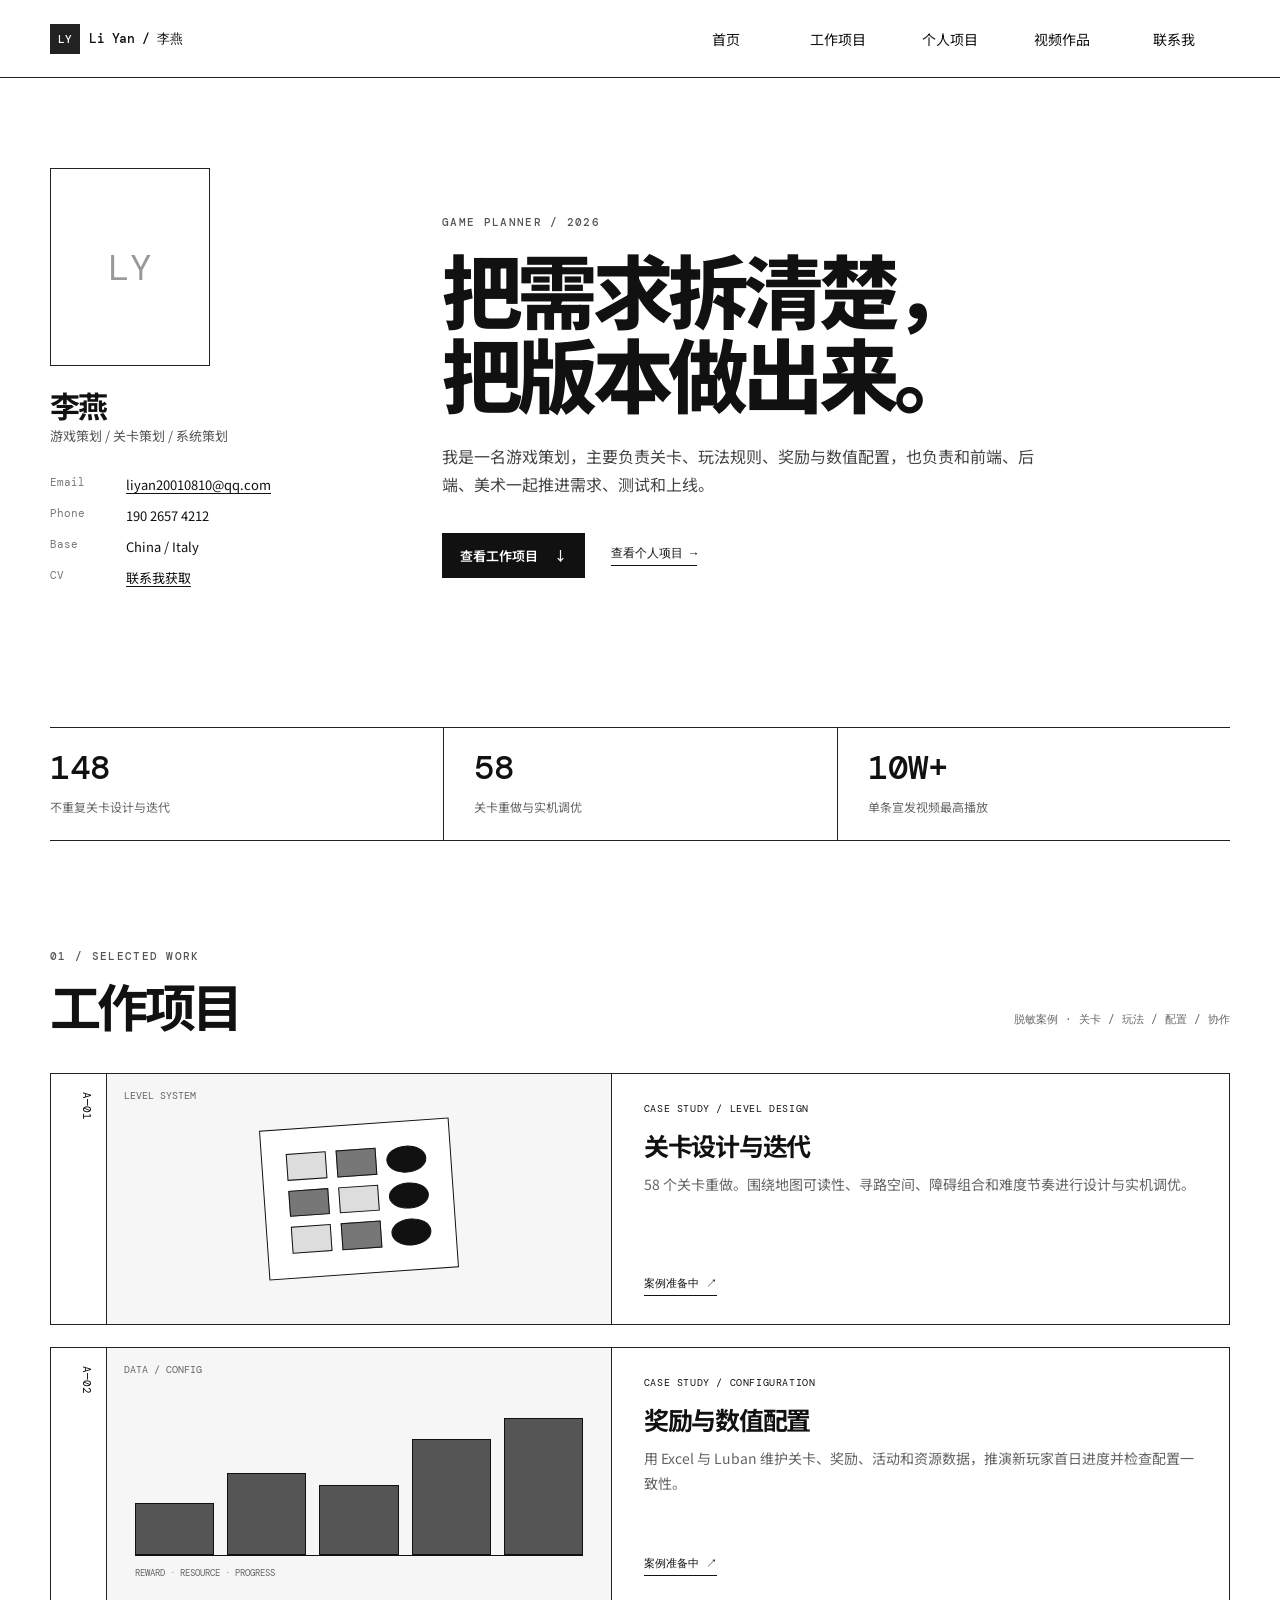
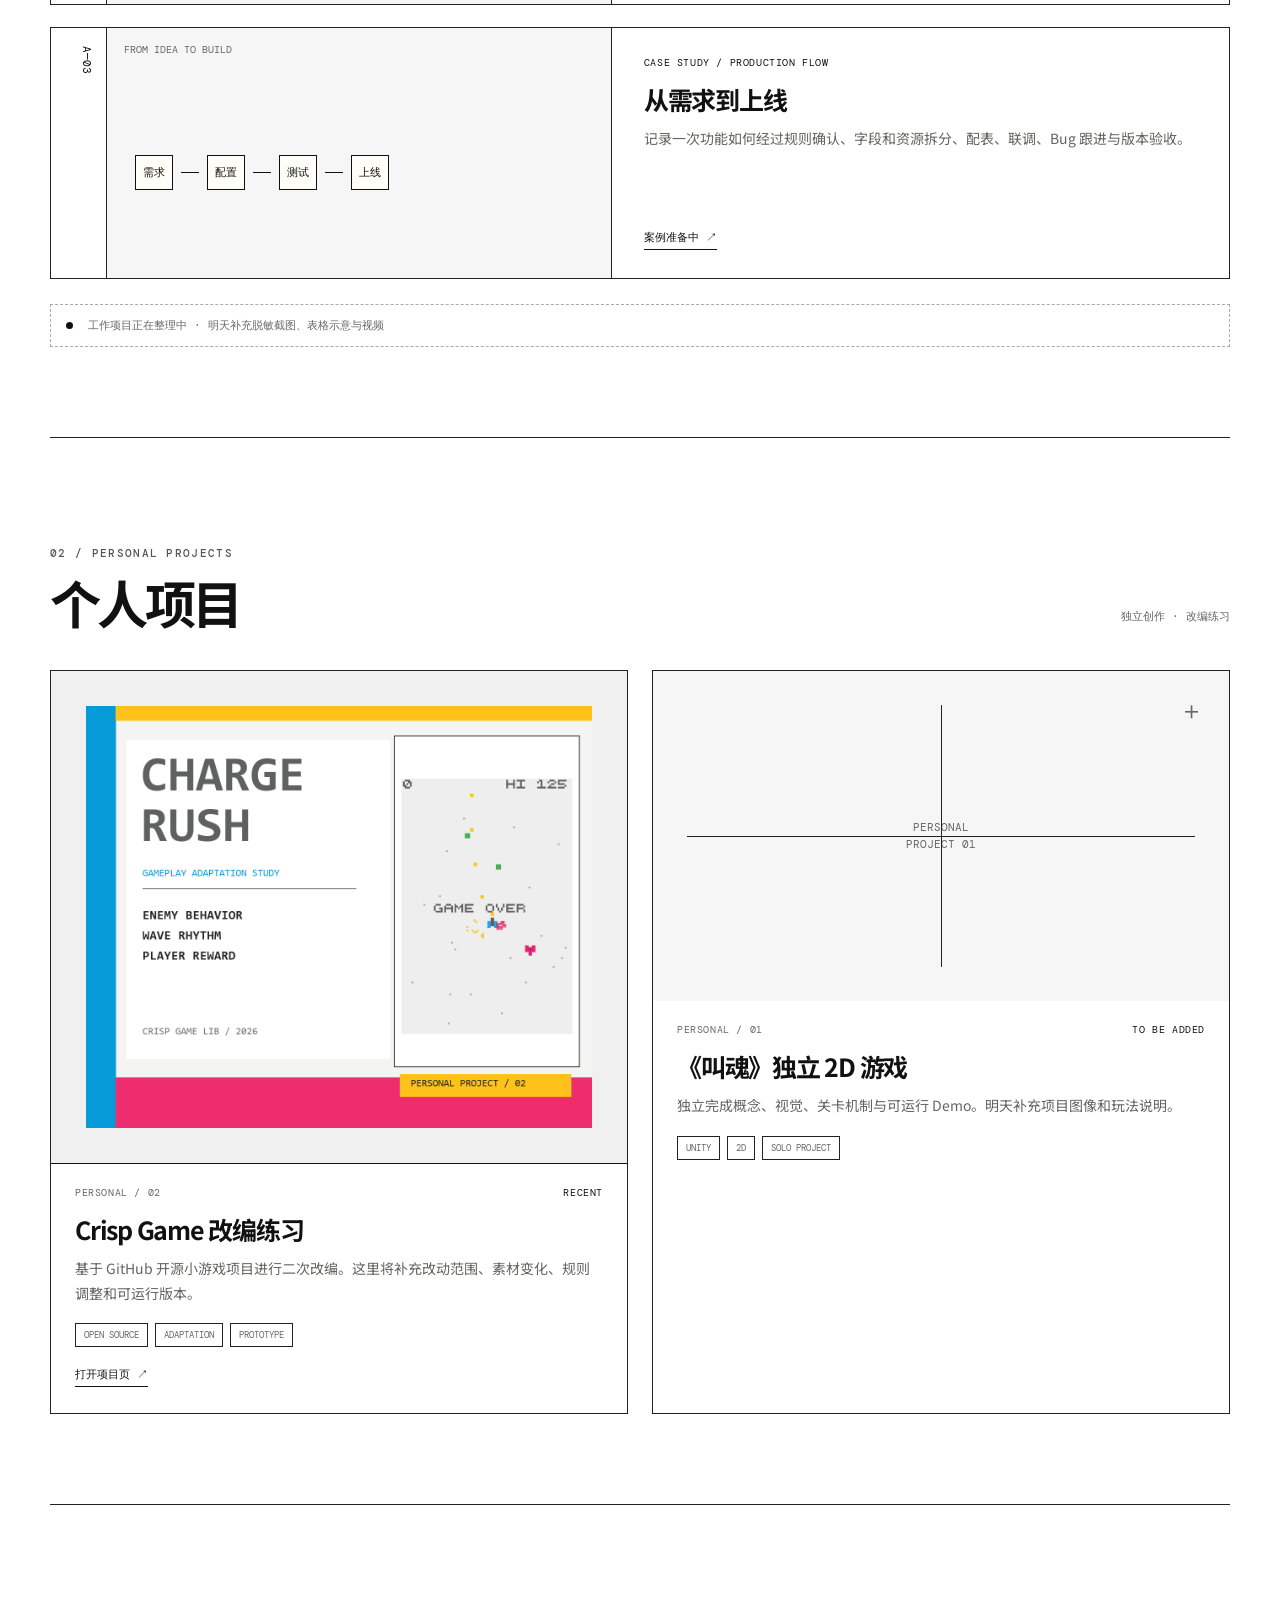
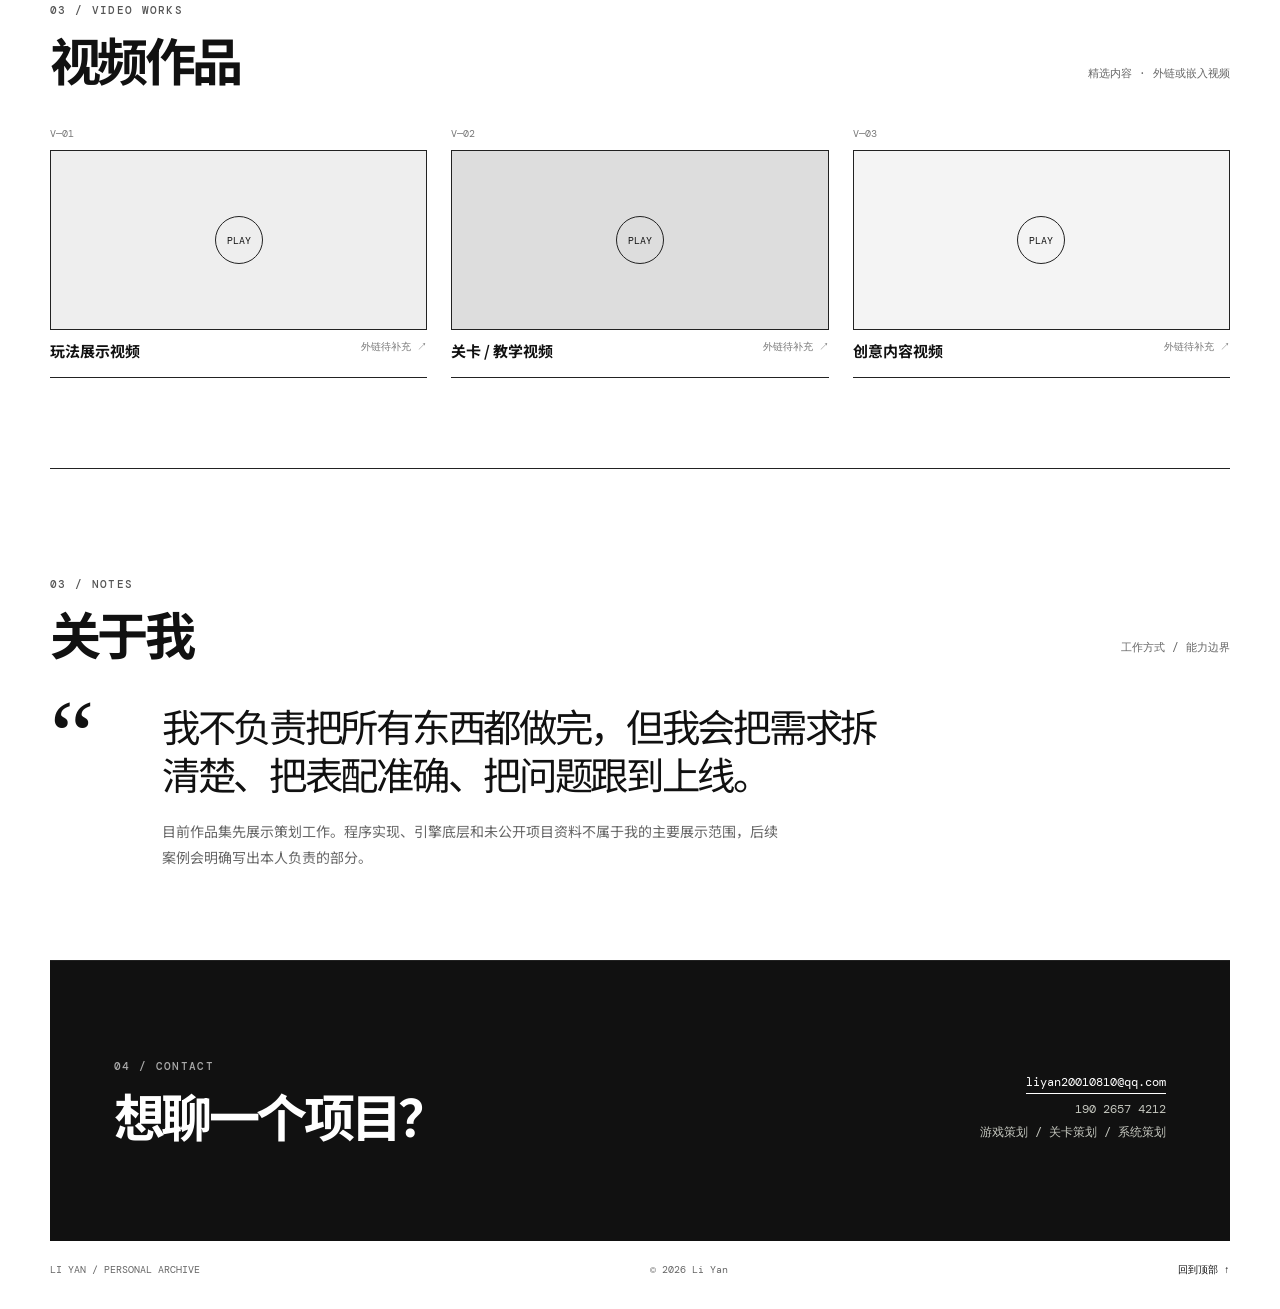
==== index.html @ 154e2492 "Publish portfolio site" ====
<!doctype html>
<html lang="zh-CN">
  <head>
    <meta charset="UTF-8" />
    <meta name="viewport" content="width=device-width, initial-scale=1.0" />
    <meta name="description" content="李燕的游戏策划作品集：关卡设计、系统与数值配置、版本协作与个人项目。" />
    <title>Li Yan / 李燕 - 游戏策划作品集</title>
    <link rel="preconnect" href="https://fonts.googleapis.com" />
    <link rel="preconnect" href="https://fonts.gstatic.com" crossorigin />
    <link href="https://fonts.googleapis.com/css2?family=DM+Mono:wght@400;500&family=IBM+Plex+Mono:wght@400;500&family=Noto+Sans+SC:wght@400;500;600;700;800&display=swap" rel="stylesheet" />
    <link rel="stylesheet" href="./styles.css" />
  </head>
  <body>
    <header class="site-header">
      <a class="brand" href="#top" aria-label="回到首页">
        <span class="brand-mark">LY</span>
        <span class="brand-text">Li Yan / 李燕</span>
      </a>
      <nav class="main-nav" aria-label="主导航">
        <a class="nav-link active" href="#top">首页</a>
        <a class="nav-link" href="#work">工作项目</a>
        <a class="nav-link" href="#personal">个人项目</a>
        <a class="nav-link" href="#videos">视频作品</a>
        <a class="nav-link" href="#contact">联系我</a>
      </nav>
      <div class="header-meta">PORTFOLIO / 2026</div>
    </header>

    <main id="top" class="site-shell">
      <section class="intro-block section-anchor" aria-labelledby="intro-title">
        <aside class="profile-column">
          <div class="portrait-placeholder" aria-label="个人照片占位">LY</div>
          <h2 class="profile-name">李燕</h2>
          <p class="profile-role">游戏策划 / 关卡策划 / 系统策划</p>
          <dl class="contact-list">
            <div><dt>Email</dt><dd><a href="mailto:liyan20010810@qq.com">liyan20010810@qq.com</a></dd></div>
            <div><dt>Phone</dt><dd>190 2657 4212</dd></div>
            <div><dt>Base</dt><dd>China / Italy</dd></div>
            <div><dt>CV</dt><dd><a href="#contact">联系我获取</a></dd></div>
          </dl>
        </aside>
        <div class="intro-copy">
          <p class="eyebrow">GAME PLANNER / 2026</p>
          <h1 id="intro-title">把需求拆清楚，<br /><em>把版本做出来。</em></h1>
          <p class="intro-lede">我是一名游戏策划，主要负责关卡、玩法规则、奖励与数值配置，也负责和前端、后端、美术一起推进需求、测试和上线。</p>
          <div class="intro-actions"><a class="button button-dark" href="#work">查看工作项目 <span>↓</span></a><a class="text-link" href="#personal">查看个人项目 <span>→</span></a></div>
        </div>
      </section>

      <section class="signal-row" aria-label="工作概览">
        <div class="signal-item"><strong>148</strong><span>不重复关卡设计与迭代</span></div>
        <div class="signal-item"><strong>58</strong><span>关卡重做与实机调优</span></div>
        <div class="signal-item"><strong>10W+</strong><span>单条宣发视频最高播放</span></div>
      </section>

      <section id="work" class="content-section section-anchor" aria-labelledby="work-title">
        <div class="section-heading">
          <div><p class="eyebrow">01 / SELECTED WORK</p><h2 id="work-title">工作项目</h2></div>
          <p class="section-note">脱敏案例 · 关卡 / 玩法 / 配置 / 协作</p>
        </div>
        <div class="archive-list">
          <article class="archive-card archive-card-featured">
            <div class="card-index">A—01</div>
            <div class="archive-visual visual-levels"><span class="visual-label">LEVEL SYSTEM</span><div class="level-map"><i></i><i></i><i></i><i></i><i></i><i></i><i></i><i></i><i></i></div></div>
            <div class="card-copy"><p class="card-type">CASE STUDY / LEVEL DESIGN</p><h3>关卡设计与迭代</h3><p>58 个关卡重做。围绕地图可读性、寻路空间、障碍组合和难度节奏进行设计与实机调优。</p><a href="#work-note" class="card-link">案例准备中 <span>↗</span></a></div>
          </article>
          <article class="archive-card">
            <div class="card-index">A—02</div>
            <div class="archive-visual visual-data"><span class="visual-label">DATA / CONFIG</span><div class="data-bars"><i></i><i></i><i></i><i></i><i></i></div><div class="data-axis">REWARD · RESOURCE · PROGRESS</div></div>
            <div class="card-copy"><p class="card-type">CASE STUDY / CONFIGURATION</p><h3>奖励与数值配置</h3><p>用 Excel 与 Luban 维护关卡、奖励、活动和资源数据，推演新玩家首日进度并检查配置一致性。</p><a href="#work-note" class="card-link">案例准备中 <span>↗</span></a></div>
          </article>
          <article class="archive-card">
            <div class="card-index">A—03</div>
            <div class="archive-visual visual-flow"><span class="visual-label">FROM IDEA TO BUILD</span><div class="flow-line"><b>需求</b><i></i><b>配置</b><i></i><b>测试</b><i></i><b>上线</b></div></div>
            <div class="card-copy"><p class="card-type">CASE STUDY / PRODUCTION FLOW</p><h3>从需求到上线</h3><p>记录一次功能如何经过规则确认、字段和资源拆分、配表、联调、Bug 跟进与版本验收。</p><a href="#work-note" class="card-link">案例准备中 <span>↗</span></a></div>
          </article>
        </div>
        <div id="work-note" class="pending-note"><span class="pending-dot"></span> 工作项目正在整理中 · 明天补充脱敏截图、表格示意与视频</div>
      </section>

      <section id="personal" class="content-section section-anchor" aria-labelledby="personal-title">
        <div class="section-heading">
          <div><p class="eyebrow">02 / PERSONAL PROJECTS</p><h2 id="personal-title">个人项目</h2></div>
          <p class="section-note">独立创作 · 改编练习</p>
        </div>
        <div class="personal-grid">
          <article class="personal-card crisp-card">
            <div class="personal-image crisp-visual"><img class="crisp-cover" src="./media/crisp/crisp-cover.png" alt="CHARGE RUSH 改编项目封面" /></div>
            <div class="personal-body"><div class="project-meta"><span>PERSONAL / 02</span><span>RECENT</span></div><h3>Crisp Game 改编练习</h3><p>基于 GitHub 开源小游戏项目进行二次改编。这里将补充改动范围、素材变化、规则调整和可运行版本。</p><div class="tag-row"><span>OPEN SOURCE</span><span>ADAPTATION</span><span>PROTOTYPE</span></div><a class="card-link project-open" href="./crisp.html">打开项目页 <span>↗</span></a></div>
          </article>
          <article class="personal-card ghost-card">
            <div class="ghost-image"><span>PERSONAL<br />PROJECT 01</span><span class="ghost-plus">＋</span></div>
            <div class="personal-body"><div class="project-meta"><span>PERSONAL / 01</span><span>TO BE ADDED</span></div><h3>《叫魂》独立 2D 游戏</h3><p>独立完成概念、视觉、关卡机制与可运行 Demo。明天补充项目图像和玩法说明。</p><div class="tag-row"><span>UNITY</span><span>2D</span><span>SOLO PROJECT</span></div></div>
          </article>
        </div>
      </section>

      <section id="videos" class="content-section section-anchor video-section" aria-labelledby="videos-title">
        <div class="section-heading"><div><p class="eyebrow">03 / VIDEO WORKS</p><h2 id="videos-title">视频作品</h2></div><p class="section-note">精选内容 · 外链或嵌入视频</p></div>
        <div class="video-grid">
          <a class="video-card" href="#contact"><span class="video-number">V—01</span><span class="video-thumb thumb-one"><b>PLAY</b></span><strong>玩法展示视频</strong><small>外链待补充 ↗</small></a>
          <a class="video-card" href="#contact"><span class="video-number">V—02</span><span class="video-thumb thumb-two"><b>PLAY</b></span><strong>关卡 / 教学视频</strong><small>外链待补充 ↗</small></a>
          <a class="video-card" href="#contact"><span class="video-number">V—03</span><span class="video-thumb thumb-three"><b>PLAY</b></span><strong>创意内容视频</strong><small>外链待补充 ↗</small></a>
        </div>
      </section>

      <section id="notes" class="content-section section-anchor notes-section" aria-labelledby="notes-title">
        <div class="section-heading"><div><p class="eyebrow">03 / NOTES</p><h2 id="notes-title">关于我</h2></div><p class="section-note">工作方式 / 能力边界</p></div>
        <div class="note-layout"><div class="quote-mark">“</div><div><p class="big-note">我不负责把所有东西都做完，但我会把需求拆清楚、把表配准确、把问题跟到上线。</p><p class="small-note">目前作品集先展示策划工作。程序实现、引擎底层和未公开项目资料不属于我的主要展示范围，后续案例会明确写出本人负责的部分。</p></div></div>
      </section>

      <section id="contact" class="contact-section section-anchor" aria-labelledby="contact-title"><div><p class="eyebrow">04 / CONTACT</p><h2 id="contact-title">想聊一个项目？</h2></div><div class="contact-details"><a href="mailto:liyan20010810@qq.com">liyan20010810@qq.com</a><span>190 2657 4212</span><span>游戏策划 / 关卡策划 / 系统策划</span></div></section>
    </main>

    <footer class="site-footer"><span>LI YAN / PERSONAL ARCHIVE</span><span>© 2026 Li Yan</span><a href="#top">回到顶部 ↑</a></footer>
    <script src="./script.js"></script>
  </body>
</html>
---- styles.css ----
:root {
  --paper: #ffffff;
  --ink: #1f2220;
  --muted: #70736d;
  --line: #c9c8c0;
  --accent: #0a91d1;
  --yellow: #f2bd3e;
  --blue: #d9eef6;
  --max: 1240px;
}

* { box-sizing: border-box; }
html { scroll-behavior: smooth; }
body { margin: 0; color: var(--ink); background: var(--paper); font-family: "Noto Sans SC", sans-serif; }
a { color: inherit; text-decoration: none; }
.paper-grid { position: fixed; inset: 0; z-index: -1; opacity: .55; pointer-events: none; background-image: linear-gradient(rgba(78,84,78,.08) 1px, transparent 1px), linear-gradient(90deg, rgba(78,84,78,.08) 1px, transparent 1px); background-size: 24px 24px; mask-image: linear-gradient(to bottom, #000 0%, transparent 94%); }
.site-header { position: fixed; top: 0; left: 0; right: 0; z-index: 10; height: 76px; padding: 15px 24px; display: flex; align-items: center; gap: 22px; background: rgba(247,245,239,.92); border-bottom: 1px solid var(--ink); backdrop-filter: blur(12px); }
.brand { flex: 0 0 auto; display: inline-flex; align-items: center; gap: 9px; font-family: "DM Mono", monospace; font-size: 14px; font-weight: 500; letter-spacing: -.03em; }
.brand-mark { width: 30px; height: 30px; display: grid; place-items: center; border: 1px solid var(--ink); border-radius: 50%; font-size: 11px; background: var(--yellow); }
.main-nav { display: flex; flex: 1; align-self: stretch; align-items: stretch; }
.nav-link { position: relative; min-width: 112px; display: grid; place-items: center; padding: 0 17px; border-left: 1px solid var(--ink); font-family: "DM Mono", monospace; font-size: 12px; transition: background .2s, color .2s; }
.nav-link:last-child { border-right: 1px solid var(--ink); }
.nav-link:hover, .nav-link.active { color: var(--paper); background: var(--ink); }
.header-meta { flex: 0 0 auto; font-family: "DM Mono", monospace; font-size: 10px; color: var(--muted); letter-spacing: .1em; }
.site-shell { width: min(calc(100% - 48px), var(--max)); margin: 0 auto; padding-top: 76px; }
.section-anchor { scroll-margin-top: 98px; }
.intro-block { min-height: 640px; display: grid; grid-template-columns: minmax(0, 1fr) 320px; gap: 8vw; align-items: center; padding: 100px 5vw 88px; border-left: 1px solid var(--ink); border-right: 1px solid var(--ink); }
.eyebrow { margin: 0 0 18px; color: var(--accent); font: 500 11px/1 "DM Mono", monospace; letter-spacing: .12em; }
h1, h2, h3, p { margin-top: 0; }
h1 { max-width: 700px; margin-bottom: 28px; font-size: clamp(38px, 5.2vw, 78px); line-height: 1.04; letter-spacing: -.07em; font-weight: 800; }
h1 em { color: var(--accent); font-style: normal; }
.intro-lede { max-width: 560px; margin-bottom: 34px; color: #545850; font-size: 17px; line-height: 1.8; }
.intro-actions { display: flex; align-items: center; gap: 26px; }
.button { display: inline-flex; gap: 16px; align-items: center; padding: 13px 18px; font-size: 13px; font-weight: 600; }
.button-dark { color: var(--paper); background: var(--ink); }
.button-dark:hover { background: var(--accent); }
.button-outline { border: 1px solid var(--ink); background: #fff; }.button-outline:hover { border-color: var(--accent); color: var(--accent); }
.text-link { padding-bottom: 3px; border-bottom: 1px solid var(--ink); font-family: "DM Mono", monospace; font-size: 12px; }
.text-link span, .card-link span { color: var(--accent); }
.intro-file { transform: rotate(2deg); border: 1px solid var(--ink); background: #fffdf7; box-shadow: 8px 10px 0 var(--yellow); }
.file-tab { width: fit-content; margin: -1px 0 0 18px; padding: 8px 12px; border: 1px solid var(--ink); border-top: 0; background: var(--blue); font: 10px "DM Mono", monospace; }
.file-body { min-height: 290px; padding: 26px 26px 22px; display: flex; flex-direction: column; justify-content: space-between; }
.file-stamp { width: 98px; height: 98px; display: grid; place-items: center; border: 1px solid var(--accent); border-radius: 50%; color: var(--accent); font: 11px/1.3 "DM Mono", monospace; text-align: center; transform: rotate(-10deg); }
.file-lines { display: grid; grid-template-columns: 72px 1fr; gap: 9px 12px; font-family: "DM Mono", monospace; font-size: 10px; }
.file-lines span { color: var(--muted); }
.file-lines strong { font-weight: 500; }
.file-foot { padding: 11px 26px; border-top: 1px solid var(--ink); color: var(--muted); font: 9px "DM Mono", monospace; }
.signal-row { display: grid; grid-template-columns: repeat(3, 1fr); border: 1px solid var(--ink); border-top: 0; background: rgba(255,253,247,.7); }
.signal-item { min-height: 112px; padding: 23px 30px; border-right: 1px solid var(--ink); }
.signal-item:last-child { border-right: 0; }
.signal-item strong { display: block; font: 500 34px/1 "DM Mono", monospace; }
.signal-item span { display: block; margin-top: 13px; color: var(--muted); font-size: 12px; }
.content-section { padding: 120px 5vw 90px; border-left: 1px solid var(--ink); border-right: 1px solid var(--ink); }
.section-heading { display: flex; align-items: end; justify-content: space-between; gap: 20px; margin-bottom: 42px; }
h2 { margin-bottom: 0; font-size: clamp(32px, 4vw, 58px); line-height: 1; letter-spacing: -.07em; }
.section-note { margin: 0 0 4px; color: var(--muted); font: 11px "DM Mono", monospace; }
.archive-list { display: grid; gap: 22px; }
.archive-card { display: grid; grid-template-columns: 56px minmax(260px, .9fr) 1.1fr; min-height: 250px; border: 1px solid var(--ink); background: rgba(255,253,247,.86); }
.archive-card-featured { border-width: 2px; }
.card-index { padding: 18px 12px; border-right: 1px solid var(--ink); writing-mode: vertical-rl; text-orientation: mixed; font: 11px "DM Mono", monospace; }
.archive-visual { position: relative; overflow: hidden; min-height: 250px; border-right: 1px solid var(--ink); }
.visual-label { position: absolute; top: 15px; left: 17px; z-index: 1; font: 10px "DM Mono", monospace; color: rgba(31,34,32,.68); }
.visual-levels { display: grid; place-items: center; background: var(--blue); }
.level-map { width: 190px; height: 150px; padding: 24px; display: grid; grid-template-columns: repeat(3, 1fr); gap: 10px; border: 1px solid var(--ink); transform: rotate(-4deg); background: #e8eee8; }
.level-map i { display: block; border: 1px solid var(--ink); background: var(--yellow); }
.level-map i:nth-child(2n) { background: var(--accent); }
.level-map i:nth-child(3n) { border-radius: 50%; background: var(--ink); }
.visual-data { padding: 58px 28px 25px; background: #e8dfca; }
.data-bars { height: 150px; display: flex; align-items: end; gap: 13px; border-bottom: 1px solid var(--ink); }
.data-bars i { flex: 1; min-width: 16px; background: var(--accent); border: 1px solid var(--ink); }
.data-bars i:nth-child(1) { height: 35%; }.data-bars i:nth-child(2) { height: 55%; }.data-bars i:nth-child(3) { height: 47%; }.data-bars i:nth-child(4) { height: 78%; }.data-bars i:nth-child(5) { height: 92%; }
.data-axis { margin-top: 11px; font: 9px "DM Mono", monospace; color: var(--muted); }
.visual-flow { display: flex; flex-direction: column; justify-content: center; padding: 28px; background: var(--yellow); }
.flow-line { display: flex; align-items: center; gap: 8px; margin-top: 38px; font: 11px "DM Mono", monospace; }
.flow-line b { padding: 9px 7px; border: 1px solid var(--ink); background: #fffdf7; font-weight: 500; }
.flow-line i { width: 18px; height: 1px; background: var(--ink); }
.card-copy { display: flex; flex-direction: column; padding: 28px 32px; }
.card-type, .project-meta { margin-bottom: 15px; color: var(--accent); font: 10px "DM Mono", monospace; letter-spacing: .06em; }
.card-copy h3, .personal-body h3 { margin-bottom: 12px; font-size: 25px; line-height: 1.2; letter-spacing: -.05em; }
.card-copy p:not(.card-type), .personal-body p { margin-bottom: 18px; color: #62665f; font-size: 14px; line-height: 1.75; }
.card-link { margin-top: auto; width: fit-content; padding-bottom: 4px; border-bottom: 1px solid var(--ink); font: 11px "DM Mono", monospace; }
.pending-note { margin-top: 25px; padding: 13px 15px; border: 1px dashed var(--line); color: var(--muted); font: 11px "DM Mono", monospace; }
.pending-dot { display: inline-block; width: 7px; height: 7px; margin-right: 8px; border-radius: 50%; background: var(--accent); }
.personal-grid { display: grid; grid-template-columns: 1fr 1fr; gap: 24px; }
.personal-card { overflow: hidden; border: 1px solid var(--ink); background: #fffdf7; }
.personal-image { position: relative; min-height: 330px; overflow: hidden; border-bottom: 1px solid var(--ink); }
.crisp-visual { display: flex; flex-direction: column; justify-content: center; padding: 35px; background: #d8e0d7; }
.crisp-word { z-index: 1; color: var(--ink); font: 800 clamp(58px, 8vw, 100px)/.8 "DM Mono", monospace; letter-spacing: -.14em; }
.crisp-mini { z-index: 1; margin-top: 24px; font: 10px "DM Mono", monospace; }
.crisp-shape { position: absolute; border: 1px solid var(--ink); }
.shape-one { width: 210px; height: 210px; right: -32px; top: 28px; border-radius: 50%; background: var(--yellow); }
.shape-two { width: 120px; height: 120px; right: 96px; bottom: -42px; transform: rotate(23deg); background: var(--accent); }
.ghost-image { min-height: 330px; display: grid; place-items: center; position: relative; color: var(--muted); background: #efece2; font: 11px/1.6 "DM Mono", monospace; text-align: center; }
.ghost-image::before, .ghost-image::after { position: absolute; content: ""; background: var(--line); }
.ghost-image::before { width: 1px; inset: 34px auto 34px 50%; }.ghost-image::after { height: 1px; inset: 50% 34px auto; }
.ghost-plus { position: absolute; top: 20px; right: 25px; font-size: 25px; }
.personal-body { padding: 22px 24px 26px; }
.project-meta { display: flex; justify-content: space-between; color: var(--muted); }
.project-meta span:last-child { color: var(--accent); }
.tag-row { display: flex; flex-wrap: wrap; gap: 7px; }
.tag-row span { padding: 5px 8px; border: 1px solid var(--line); color: var(--muted); font: 9px "DM Mono", monospace; }
.notes-section { background: rgba(219,226,220,.55); }
.note-layout { display: grid; grid-template-columns: 90px 1fr; gap: 22px; max-width: 850px; }
.quote-mark { color: var(--accent); font: 100px/.7 Georgia, serif; }
.big-note { max-width: 760px; margin-bottom: 22px; font-size: clamp(25px, 3vw, 43px); line-height: 1.25; letter-spacing: -.06em; }
.small-note { max-width: 620px; margin: 0; color: var(--muted); font-size: 14px; line-height: 1.8; }
.contact-section { display: flex; align-items: end; justify-content: space-between; gap: 40px; padding: 100px 5vw; border: 1px solid var(--ink); border-top: 0; background: var(--ink); color: var(--paper); }
.contact-section .eyebrow { color: var(--yellow); }.contact-section h2 { color: var(--paper); }
.contact-details { display: grid; justify-items: end; gap: 7px; color: #c5c7bf; font: 12px "DM Mono", monospace; text-align: right; }.contact-details a { color: var(--yellow); border-bottom: 1px solid var(--yellow); padding-bottom: 3px; }
.site-footer { display: flex; justify-content: space-between; gap: 20px; width: min(calc(100% - 48px), var(--max)); margin: 0 auto; padding: 22px 0 32px; color: var(--muted); font: 10px "DM Mono", monospace; }.site-footer a { color: var(--ink); }
@media (max-width: 850px) { .site-header { height: auto; min-height: 68px; flex-wrap: wrap; padding: 12px 15px; gap: 12px; }.main-nav { order: 3; flex-basis: 100%; overflow-x: auto; margin: 0 -15px -12px; padding: 0 15px; height: 43px; }.nav-link { min-width: max-content; padding: 0 13px; font-size: 10px; }.header-meta { display: none; }.site-shell { width: calc(100% - 24px); padding-top: 109px; }.intro-block { grid-template-columns: 1fr; padding: 70px 25px 75px; gap: 55px; }.intro-file { max-width: 330px; justify-self: center; width: 100%; }.signal-row { grid-template-columns: 1fr; }.signal-item { min-height: auto; padding: 19px 25px; border-right: 0; border-bottom: 1px solid var(--ink); display: flex; align-items: baseline; gap: 14px; }.signal-item:last-child { border-bottom: 0; }.signal-item strong { font-size: 28px; }.signal-item span { margin-top: 0; }.content-section { padding: 80px 25px 65px; }.section-heading { align-items: start; flex-direction: column; gap: 12px; margin-bottom: 30px; }.archive-card { grid-template-columns: 38px 1fr; }.archive-visual { grid-column: 2; border-right: 0; border-bottom: 1px solid var(--ink); min-height: 190px; }.card-copy { grid-column: 2; padding: 22px 22px 25px; }.card-index { grid-row: 1 / span 2; padding: 15px 8px; }.personal-grid { grid-template-columns: 1fr; }.personal-image, .ghost-image { min-height: 250px; }.note-layout { grid-template-columns: 50px 1fr; }.quote-mark { font-size: 70px; }.contact-section { padding: 72px 25px; align-items: start; flex-direction: column; }.contact-details { justify-items: start; text-align: left; }.site-footer { width: calc(100% - 24px); flex-wrap: wrap; padding-bottom: 25px; } }
@media (prefers-reduced-motion: reduce) { html { scroll-behavior: auto; } * { transition: none !important; } }

/* Minimal white portfolio treatment */
:root { --paper: #fff; --ink: #111; --muted: #666; --line: #222; --accent: #111; --yellow: #fff; --blue: #fff; }
body { background: #fff; }
.paper-grid { display: none; }
.site-header { height: 78px; padding: 0 max(24px, calc((100vw - 1180px) / 2)); background: #fff; border-bottom: 1px solid #222; backdrop-filter: none; }
.brand-mark { border-radius: 0; background: #222; color: #fff; border-color: #222; }
.brand-text { font-size: 13px; }
.main-nav { justify-content: flex-end; }
.nav-link { min-width: 112px; border: 0; font-family: "Noto Sans SC", sans-serif; font-size: 14px; }
.nav-link:last-child { border: 0; }
.nav-link:hover, .nav-link.active { color: #111; background: #fff; }
.nav-link.active { font-weight: 700; }
.nav-link.active::after { position: absolute; bottom: 17px; left: 50%; width: 4px; height: 4px; content: ""; border-radius: 50%; background: #111; transform: translateX(-50%); }
.header-meta { display: none; }
.site-shell { width: min(calc(100% - 48px), 1180px); padding-top: 78px; }
.intro-block { min-height: 650px; grid-template-columns: 300px minmax(0, 1fr); gap: 92px; padding: 82px 0 92px; border: 0; border-bottom: 1px solid #222; }
.profile-column { align-self: start; padding-top: 8px; }
.portrait-placeholder { width: 160px; height: 198px; display: grid; place-items: center; margin-bottom: 24px; border: 1px solid #222; color: #999; font: 36px "DM Mono", monospace; }
.profile-name { margin-bottom: 6px; font-size: 30px; letter-spacing: -.06em; }
.profile-role { margin-bottom: 30px; color: #555; font-size: 13px; }
.contact-list { margin: 0; font-size: 13px; }
.contact-list > div { display: grid; grid-template-columns: 66px 1fr; gap: 10px; margin-bottom: 12px; }
.contact-list dt { color: #777; font-family: "DM Mono", monospace; font-size: 11px; }
.contact-list dd { margin: 0; }
.contact-list a { text-decoration: underline; text-underline-offset: 3px; }
.intro-copy { align-self: center; max-width: 690px; }
.eyebrow { color: #555; }
h1 { max-width: 760px; font-size: clamp(43px, 6.3vw, 84px); }
h1 em { color: #111; }
.intro-lede { max-width: 620px; color: #444; font-size: 16px; }
.button-dark { color: #fff; background: #111; }
.button-dark:hover { color: #fff; background: #444; }
.signal-row { border: 0; border-bottom: 1px solid #222; background: #fff; }
.signal-item { padding-left: 0; border-right: 0; }
.signal-item + .signal-item { border-left: 1px solid #222; padding-left: 30px; }
.content-section { padding: 110px 0 90px; border: 0; border-bottom: 1px solid #222; }
.archive-card { border-color: #222; background: #fff; }
.archive-card-featured { border-width: 1px; }
.archive-visual, .card-index { border-color: #222; }
.visual-levels, .visual-data, .visual-flow { background: #f6f6f6; }
.level-map { background: #fff; }
.level-map i { background: #ddd; }.level-map i:nth-child(2n) { background: #777; }.level-map i:nth-child(3n) { background: #111; }
.data-bars i { background: #555; }
.pending-note { border-color: #aaa; }
.personal-grid { grid-template-columns: 1fr 1fr; }
.personal-card { border-color: #222; background: #fff; }
.crisp-visual { background: #f0f0f0; }
.shape-one { background: #ddd; }.shape-two { background: #777; }
.ghost-image { background: #f6f6f6; }
.project-open { display: inline-block; margin-top: 20px; }
.video-section { padding-top: 100px; }
.video-grid { display: grid; grid-template-columns: repeat(3, 1fr); gap: 24px; }
.video-card { display: grid; grid-template-columns: 1fr auto; gap: 10px 14px; padding-bottom: 16px; border-bottom: 1px solid #222; }
.video-number, .video-card small { color: #777; font: 10px "DM Mono", monospace; }
.video-thumb { grid-column: 1 / -1; height: 180px; display: grid; place-items: center; border: 1px solid #222; background: #eee; }
.video-thumb b { width: 48px; height: 48px; display: grid; place-items: center; border: 1px solid #222; border-radius: 50%; font: 10px "DM Mono", monospace; }
.thumb-two { background: #ddd; }.thumb-three { background: #f4f4f4; }
.video-card strong { font-size: 15px; }
.video-card:hover .video-thumb b { background: #111; color: #fff; }
.notes-section { background: #fff; }
.contact-section { background: #111; border: 0; }
.contact-section .eyebrow { color: #aaa; }
.contact-section h2 { color: #fff; }
.site-footer { width: min(calc(100% - 48px), 1180px); }

/* Detail page and editable Crisp case */
.detail-shell { width: min(calc(100% - 48px), 1180px); margin: 0 auto; padding: 116px 0 90px; }
.back-link { display: inline-block; margin-bottom: 56px; font: 11px "DM Mono", monospace; text-decoration: underline; text-underline-offset: 4px; }
.detail-hero { display: grid; grid-template-columns: 1fr 420px; gap: 80px; padding-bottom: 70px; border-bottom: 1px solid #222; }
.detail-hero h1 { margin-bottom: 25px; font-size: clamp(48px, 7vw, 90px); }
.detail-lede { max-width: 590px; color: #555; font-size: 16px; line-height: 1.8; }
.detail-meta { display: grid; gap: 7px; margin: 28px 0; color: #555; font: 12px/1.5 "DM Mono", monospace; }
.detail-tags, .tag-row { display: flex; flex-wrap: wrap; gap: 7px; }
.detail-tags span { padding: 6px 9px; border: 1px solid var(--accent); color: var(--accent); font: 9px "DM Mono", monospace; }
.crisp-large { position: relative; min-height: 390px; margin: 0; overflow: hidden; border: 1px solid #222; background: #f1f1f1; }
.crisp-cover { display: block; width: 100%; height: 100%; object-fit: contain; }
.crisp-large .crisp-word { position: relative; z-index: 1; font-size: clamp(62px, 7vw, 105px); }
.crisp-large .crisp-mini { position: relative; z-index: 1; }
.edit-toolbar { display: flex; justify-content: space-between; gap: 20px; align-items: center; padding: 18px 0; border-bottom: 1px solid #222; }
.edit-status { color: #666; font: 10px "DM Mono", monospace; }.edit-status i { display: inline-block; width: 7px; height: 7px; margin-right: 7px; border-radius: 50%; background: #5e9b67; }.edit-hint { color: #888; font: 10px "DM Mono", monospace; }
.upload-button { padding: 9px 12px; border: 1px solid #222; cursor: pointer; font-size: 12px; }.upload-button:hover { background: #111; color: #fff; }.upload-button input { display: none; }
.detail-grid { display: grid; grid-template-columns: 1fr 1fr; gap: 0 70px; }
.editable-block { padding: 58px 0; border-bottom: 1px solid #222; }
.editable-block.full-width { grid-column: 1 / -1; }.block-label { margin-bottom: 18px; color: #777; font: 10px "DM Mono", monospace; }
.editable-block h2 { margin-bottom: 18px; font-size: 28px; }.editable-block p { color: #555; font-size: 15px; line-height: 1.9; white-space: pre-wrap; }
.prose { color: #555; font-size: 15px; line-height: 1.95; }.prose p, .body-note { margin-bottom: 18px; }.body-note { color: #555; font-size: 15px; line-height: 1.9; }
.enemy-grid { display: grid; grid-template-columns: repeat(3, 1fr); gap: 42px; }.enemy-case { min-width: 0; }.enemy-case h3 { margin-bottom: 16px; font-size: 18px; }.enemy-case p { margin-bottom: 18px; }
[contenteditable="true"] { outline: 0; }.editable-block [contenteditable="true"]:focus, .detail-hero [contenteditable="true"]:focus { box-shadow: 0 2px 0 #111; }
.media-slot { margin-top: 28px; }.media-slot-head { display: flex; align-items: center; justify-content: space-between; gap: 16px; margin-bottom: 12px; color: #777; font: 10px "DM Mono", monospace; }
.media-wall { display: grid; grid-template-columns: repeat(3, 1fr); gap: 16px; margin-top: 26px; }.media-empty { grid-column: 1 / -1; padding: 36px; border: 1px dashed #999; color: #888; text-align: center; font: 11px "DM Mono", monospace; }.media-item { margin: 0; }.media-item img { width: 100%; max-height: 260px; object-fit: contain; border: 1px solid #222; background: #f5f5f5; }.media-item figcaption { margin-top: 7px; color: #777; font: 10px "DM Mono", monospace; }.playtest-block .button { margin-top: 7px; }
.playtest-links { display: flex; flex-wrap: wrap; gap: 10px; margin-top: 22px; }
.detail-page .site-header { background: rgba(255,255,255,.94); }.detail-page .detail-visual { border-color: var(--accent); }.detail-page .detail-visual img { mix-blend-mode: multiply; }.detail-page .upload-button:hover { background: var(--accent); }.detail-page .media-item img { border-color: #b9ddea; }
@media (max-width: 850px) { .site-header { padding: 0 15px; }.site-shell { width: calc(100% - 30px); }.intro-block { grid-template-columns: 1fr; gap: 45px; padding: 65px 0 70px; }.portrait-placeholder { width: 120px; height: 150px; }.signal-item + .signal-item { padding-left: 0; border-left: 0; border-top: 1px solid #222; }.content-section { padding: 75px 0 65px; }.personal-grid, .video-grid { grid-template-columns: 1fr; }.detail-shell { width: calc(100% - 30px); padding-top: 110px; }.detail-hero { grid-template-columns: 1fr; gap: 45px; }.crisp-large { min-height: 260px; }.detail-grid { grid-template-columns: 1fr; gap: 0; }.editable-block.full-width { grid-column: auto; }.enemy-grid { grid-template-columns: 1fr; gap: 35px; }.media-wall { grid-template-columns: 1fr 1fr; }.edit-toolbar { align-items: flex-start; flex-direction: column; } }
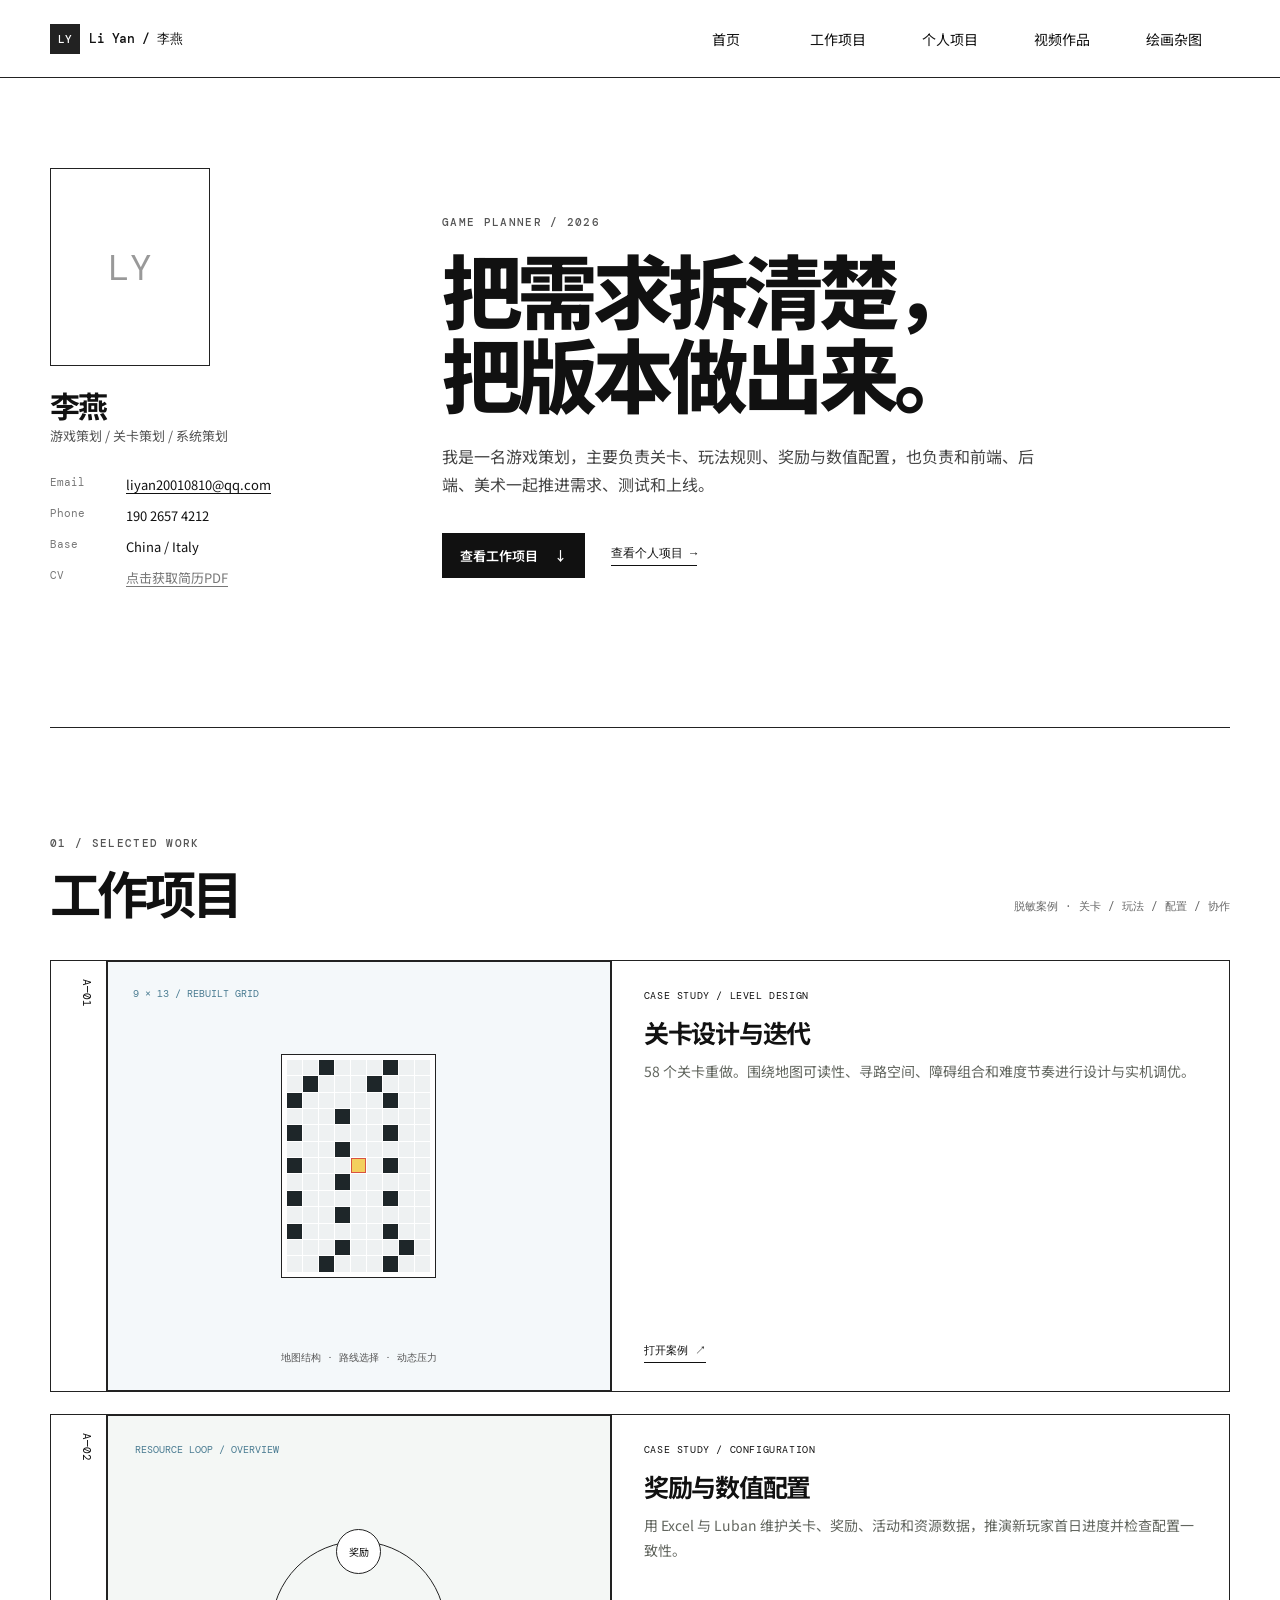
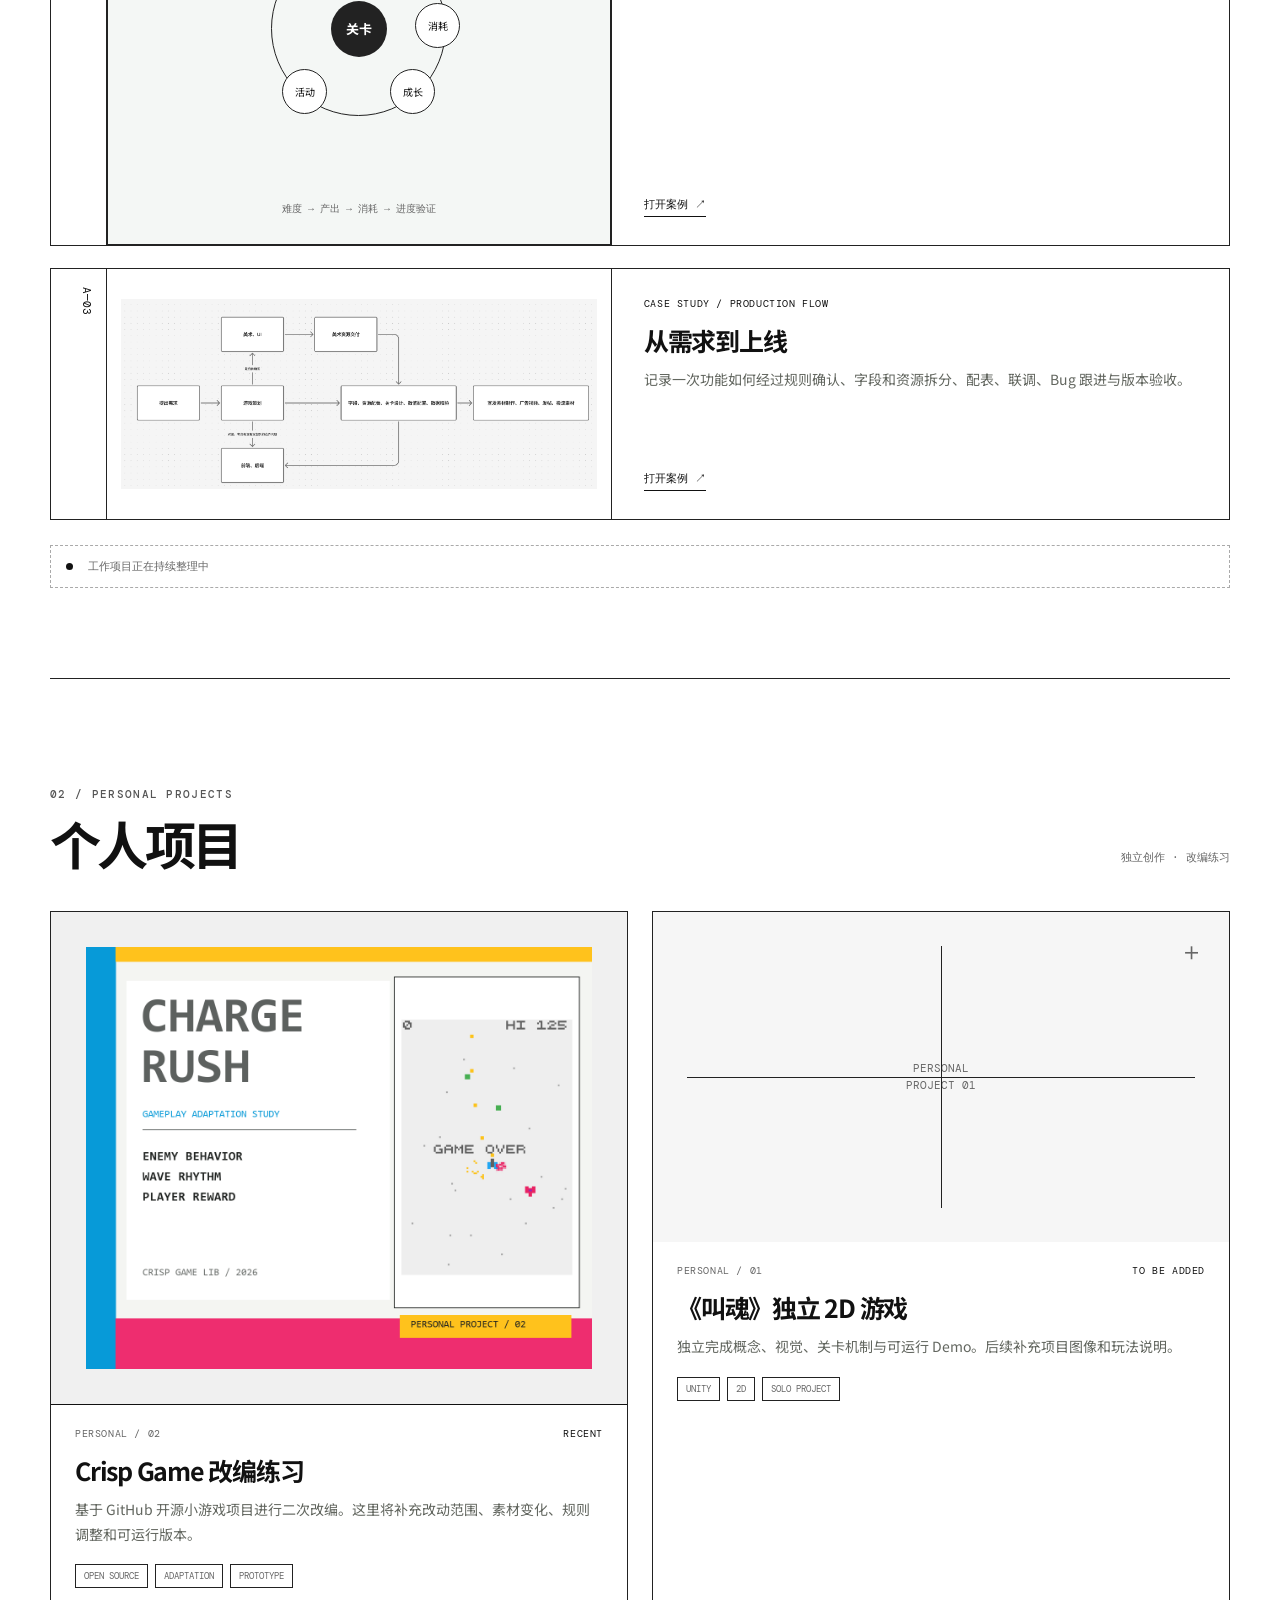
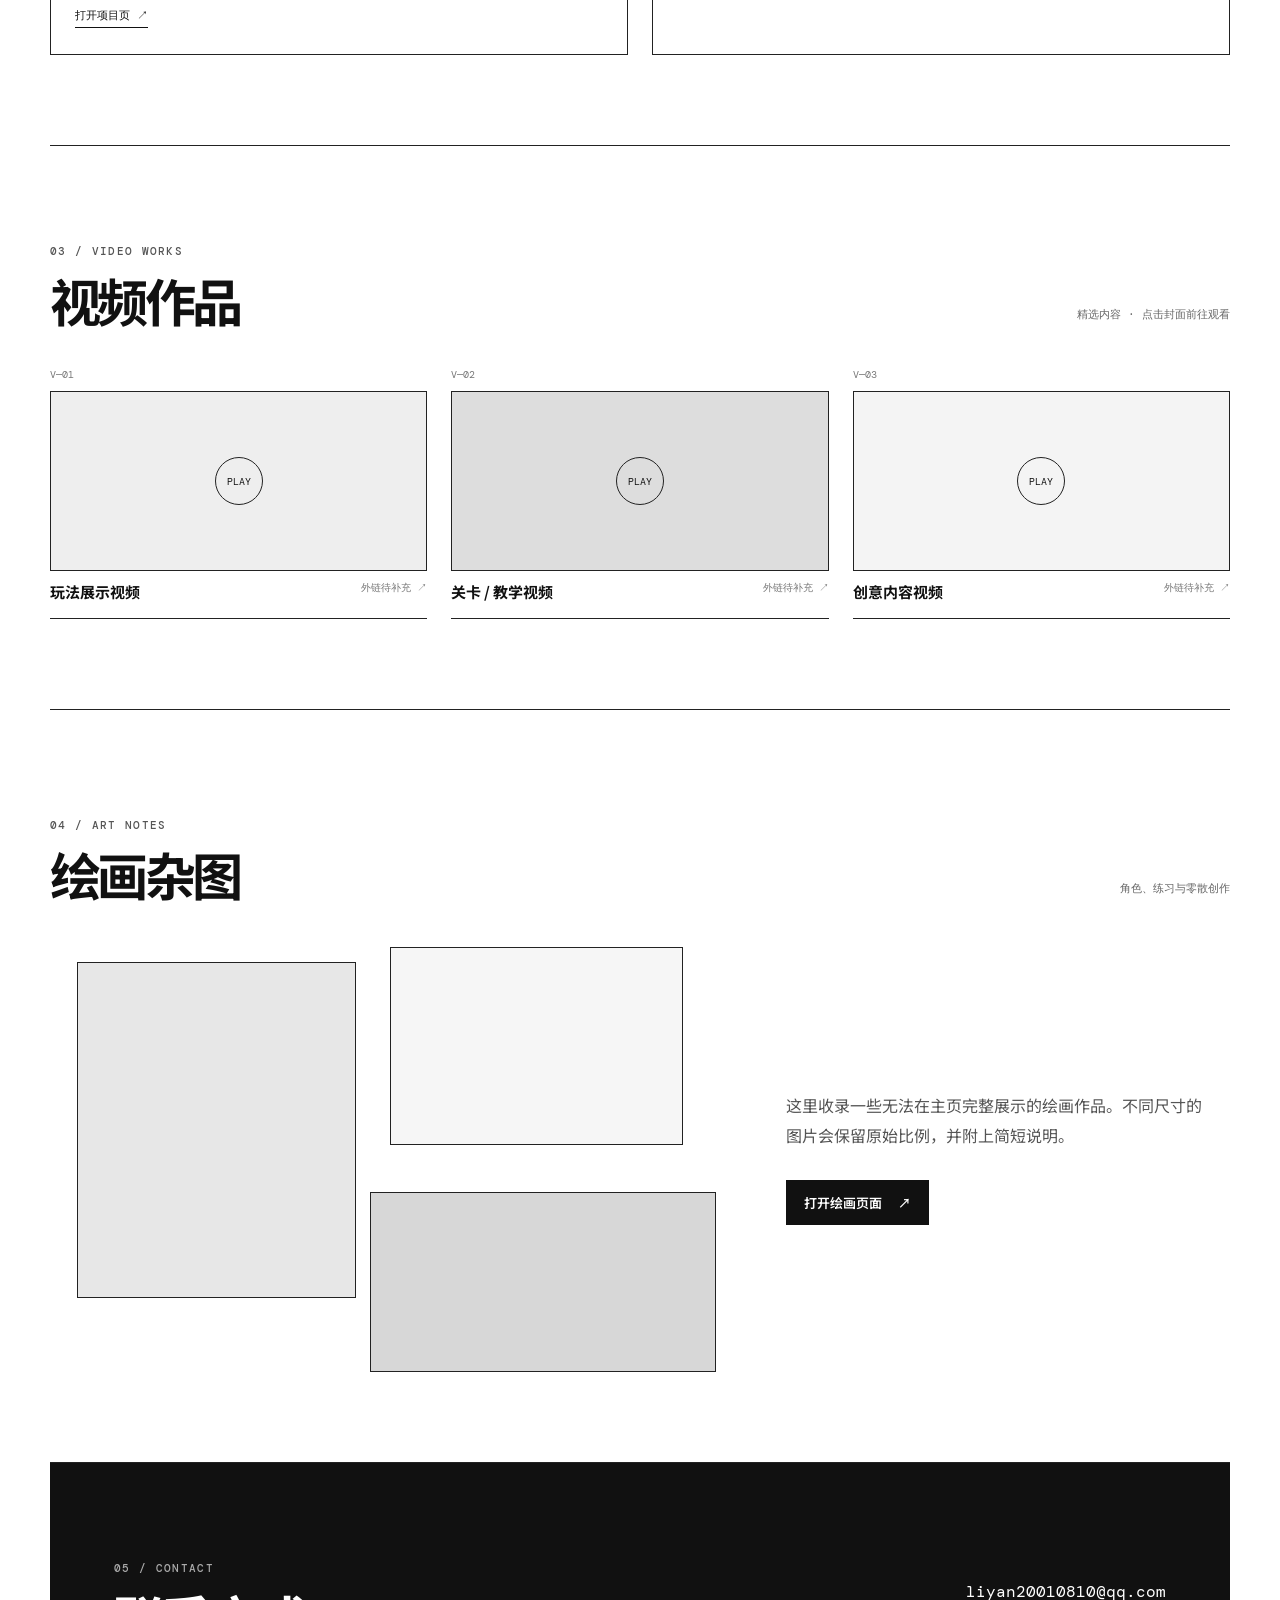
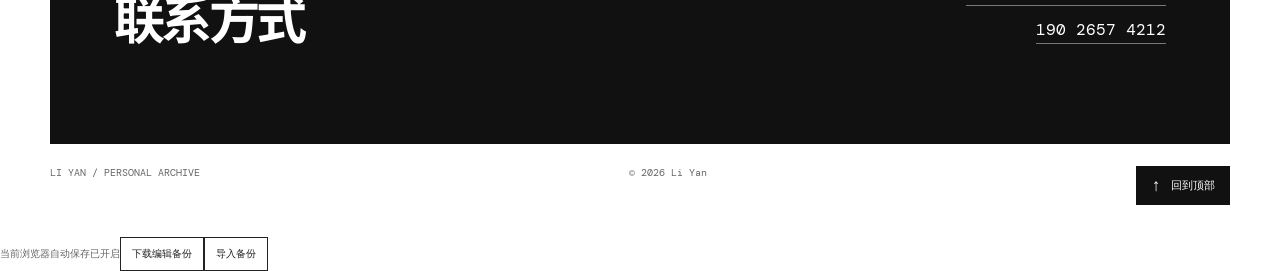
==== commit 59d51f41: "更新作品集页面" ====
--- a/index.html
+++ b/index.html
@@ -10,7 +10,7 @@
     <link href="https://fonts.googleapis.com/css2?family=DM+Mono:wght@400;500&family=IBM+Plex+Mono:wght@400;500&family=Noto+Sans+SC:wght@400;500;600;700;800&display=swap" rel="stylesheet" />
     <link rel="stylesheet" href="./styles.css" />
   </head>
-  <body>
+  <body data-backup-prefix="liyan-portfolio-home-v1-" data-backup-name="作品集主页">
     <header class="site-header">
       <a class="brand" href="#top" aria-label="回到首页">
         <span class="brand-mark">LY</span>
@@ -21,7 +21,7 @@
         <a class="nav-link" href="#work">工作项目</a>
         <a class="nav-link" href="#personal">个人项目</a>
         <a class="nav-link" href="#videos">视频作品</a>
-        <a class="nav-link" href="#contact">联系我</a>
+        <a class="nav-link" href="./gallery.html">绘画杂图</a>
       </nav>
       <div class="header-meta">PORTFOLIO / 2026</div>
     </header>
@@ -30,89 +30,87 @@
       <section class="intro-block section-anchor" aria-labelledby="intro-title">
         <aside class="profile-column">
           <div class="portrait-placeholder" aria-label="个人照片占位">LY</div>
-          <h2 class="profile-name">李燕</h2>
-          <p class="profile-role">游戏策划 / 关卡策划 / 系统策划</p>
+          <h2 class="profile-name" contenteditable="true" data-home-editable="profile-name">李燕</h2>
+          <p class="profile-role" contenteditable="true" data-home-editable="profile-role">游戏策划 / 关卡策划 / 系统策划</p>
           <dl class="contact-list">
-            <div><dt>Email</dt><dd><a href="mailto:liyan20010810@qq.com">liyan20010810@qq.com</a></dd></div>
-            <div><dt>Phone</dt><dd>190 2657 4212</dd></div>
-            <div><dt>Base</dt><dd>China / Italy</dd></div>
-            <div><dt>CV</dt><dd><a href="#contact">联系我获取</a></dd></div>
+            <div><dt>Email</dt><dd><a href="mailto:liyan20010810@qq.com" contenteditable="true" data-home-editable="profile-email" data-email-link>liyan20010810@qq.com</a></dd></div>
+            <div><dt>Phone</dt><dd contenteditable="true" data-home-editable="profile-phone">190 2657 4212</dd></div>
+            <div><dt>Base</dt><dd contenteditable="true" data-home-editable="profile-base">China / Italy</dd></div>
+            <div><dt>CV</dt><dd><span class="resume-link is-pending">点击获取简历PDF</span></dd></div>
           </dl>
         </aside>
         <div class="intro-copy">
-          <p class="eyebrow">GAME PLANNER / 2026</p>
-          <h1 id="intro-title">把需求拆清楚，<br /><em>把版本做出来。</em></h1>
-          <p class="intro-lede">我是一名游戏策划，主要负责关卡、玩法规则、奖励与数值配置，也负责和前端、后端、美术一起推进需求、测试和上线。</p>
+          <p class="eyebrow" contenteditable="true" data-home-editable="intro-eyebrow">GAME PLANNER / 2026</p>
+          <h1 id="intro-title" contenteditable="true" data-home-editable="intro-title">把需求拆清楚，<br /><em>把版本做出来。</em></h1>
+          <p class="intro-lede" contenteditable="true" data-home-editable="intro-lede">我是一名游戏策划，主要负责关卡、玩法规则、奖励与数值配置，也负责和前端、后端、美术一起推进需求、测试和上线。</p>
           <div class="intro-actions"><a class="button button-dark" href="#work">查看工作项目 <span>↓</span></a><a class="text-link" href="#personal">查看个人项目 <span>→</span></a></div>
         </div>
       </section>
 
-      <section class="signal-row" aria-label="工作概览">
-        <div class="signal-item"><strong>148</strong><span>不重复关卡设计与迭代</span></div>
-        <div class="signal-item"><strong>58</strong><span>关卡重做与实机调优</span></div>
-        <div class="signal-item"><strong>10W+</strong><span>单条宣发视频最高播放</span></div>
-      </section>
-
       <section id="work" class="content-section section-anchor" aria-labelledby="work-title">
         <div class="section-heading">
-          <div><p class="eyebrow">01 / SELECTED WORK</p><h2 id="work-title">工作项目</h2></div>
-          <p class="section-note">脱敏案例 · 关卡 / 玩法 / 配置 / 协作</p>
+          <div><p class="eyebrow">01 / SELECTED WORK</p><h2 id="work-title" contenteditable="true" data-home-editable="section-work-title">工作项目</h2></div>
+          <p class="section-note" contenteditable="true" data-home-editable="work-note">脱敏案例 · 关卡 / 玩法 / 配置 / 协作</p>
         </div>
         <div class="archive-list">
           <article class="archive-card archive-card-featured">
             <div class="card-index">A—01</div>
-            <div class="archive-visual visual-levels"><span class="visual-label">LEVEL SYSTEM</span><div class="level-map"><i></i><i></i><i></i><i></i><i></i><i></i><i></i><i></i><i></i></div></div>
-            <div class="card-copy"><p class="card-type">CASE STUDY / LEVEL DESIGN</p><h3>关卡设计与迭代</h3><p>58 个关卡重做。围绕地图可读性、寻路空间、障碍组合和难度节奏进行设计与实机调优。</p><a href="#work-note" class="card-link">案例准备中 <span>↗</span></a></div>
+            <div class="archive-visual visual-case-cover"><div class="level-cover home-level-cover" aria-label="9乘13关卡网格示意"><span class="level-cover-label">9 × 13 / REBUILT GRID</span><div class="home-level-cover-grid" aria-hidden="true"></div><p>地图结构 · 路线选择 · 动态压力</p></div></div>
+            <div class="card-copy"><p class="card-type">CASE STUDY / LEVEL DESIGN</p><h3 contenteditable="true" data-home-editable="work-title-1">关卡设计与迭代</h3><p contenteditable="true" data-home-editable="work-text-1">58 个关卡重做。围绕地图可读性、寻路空间、障碍组合和难度节奏进行设计与实机调优。</p><a href="./levels.html" class="card-link">打开案例 <span>↗</span></a></div>
           </article>
           <article class="archive-card">
             <div class="card-index">A—02</div>
-            <div class="archive-visual visual-data"><span class="visual-label">DATA / CONFIG</span><div class="data-bars"><i></i><i></i><i></i><i></i><i></i></div><div class="data-axis">REWARD · RESOURCE · PROGRESS</div></div>
-            <div class="card-copy"><p class="card-type">CASE STUDY / CONFIGURATION</p><h3>奖励与数值配置</h3><p>用 Excel 与 Luban 维护关卡、奖励、活动和资源数据，推演新玩家首日进度并检查配置一致性。</p><a href="#work-note" class="card-link">案例准备中 <span>↗</span></a></div>
+            <div class="archive-visual visual-case-cover"><div class="economy-cover home-economy-cover" aria-label="资源循环示意"><span>RESOURCE LOOP / OVERVIEW</span><div class="economy-orbit"><b>关卡</b><i>奖励</i><i>消耗</i><i>成长</i><i>活动</i></div><p>难度 → 产出 → 消耗 → 进度验证</p></div></div>
+            <div class="card-copy"><p class="card-type">CASE STUDY / CONFIGURATION</p><h3 contenteditable="true" data-home-editable="work-title-2">奖励与数值配置</h3><p contenteditable="true" data-home-editable="work-text-2">用 Excel 与 Luban 维护关卡、奖励、活动和资源数据，推演新玩家首日进度并检查配置一致性。</p><a href="./economy.html" class="card-link">打开案例 <span>↗</span></a></div>
           </article>
           <article class="archive-card">
             <div class="card-index">A—03</div>
-            <div class="archive-visual visual-flow"><span class="visual-label">FROM IDEA TO BUILD</span><div class="flow-line"><b>需求</b><i></i><b>配置</b><i></i><b>测试</b><i></i><b>上线</b></div></div>
-            <div class="card-copy"><p class="card-type">CASE STUDY / PRODUCTION FLOW</p><h3>从需求到上线</h3><p>记录一次功能如何经过规则确认、字段和资源拆分、配表、联调、Bug 跟进与版本验收。</p><a href="#work-note" class="card-link">案例准备中 <span>↗</span></a></div>
+            <div class="archive-visual visual-case-cover"><img class="home-workflow-cover" src="./media/production/workflow.png" alt="需求到上线的策划工作流程图" /></div>
+            <div class="card-copy"><p class="card-type">CASE STUDY / PRODUCTION FLOW</p><h3 contenteditable="true" data-home-editable="work-title-3">从需求到上线</h3><p contenteditable="true" data-home-editable="work-text-3">记录一次功能如何经过规则确认、字段和资源拆分、配表、联调、Bug 跟进与版本验收。</p><a href="./production.html" class="card-link">打开案例 <span>↗</span></a></div>
           </article>
         </div>
-        <div id="work-note" class="pending-note"><span class="pending-dot"></span> 工作项目正在整理中 · 明天补充脱敏截图、表格示意与视频</div>
+        <div id="work-note" class="pending-note" contenteditable="true" data-home-editable="work-pending"><span class="pending-dot"></span> 工作项目正在持续整理中</div>
       </section>
 
       <section id="personal" class="content-section section-anchor" aria-labelledby="personal-title">
         <div class="section-heading">
-          <div><p class="eyebrow">02 / PERSONAL PROJECTS</p><h2 id="personal-title">个人项目</h2></div>
-          <p class="section-note">独立创作 · 改编练习</p>
+          <div><p class="eyebrow">02 / PERSONAL PROJECTS</p><h2 id="personal-title" contenteditable="true" data-home-editable="section-personal-title">个人项目</h2></div>
+          <p class="section-note" contenteditable="true" data-home-editable="personal-note">独立创作 · 改编练习</p>
         </div>
         <div class="personal-grid">
           <article class="personal-card crisp-card">
             <div class="personal-image crisp-visual"><img class="crisp-cover" src="./media/crisp/crisp-cover.png" alt="CHARGE RUSH 改编项目封面" /></div>
-            <div class="personal-body"><div class="project-meta"><span>PERSONAL / 02</span><span>RECENT</span></div><h3>Crisp Game 改编练习</h3><p>基于 GitHub 开源小游戏项目进行二次改编。这里将补充改动范围、素材变化、规则调整和可运行版本。</p><div class="tag-row"><span>OPEN SOURCE</span><span>ADAPTATION</span><span>PROTOTYPE</span></div><a class="card-link project-open" href="./crisp.html">打开项目页 <span>↗</span></a></div>
+            <div class="personal-body"><div class="project-meta"><span>PERSONAL / 02</span><span>RECENT</span></div><h3 contenteditable="true" data-home-editable="personal-title-1">Crisp Game 改编练习</h3><p contenteditable="true" data-home-editable="personal-text-1">基于 GitHub 开源小游戏项目进行二次改编。这里将补充改动范围、素材变化、规则调整和可运行版本。</p><div class="tag-row"><span>OPEN SOURCE</span><span>ADAPTATION</span><span>PROTOTYPE</span></div><a class="card-link project-open" href="./crisp.html">打开项目页 <span>↗</span></a></div>
           </article>
           <article class="personal-card ghost-card">
             <div class="ghost-image"><span>PERSONAL<br />PROJECT 01</span><span class="ghost-plus">＋</span></div>
-            <div class="personal-body"><div class="project-meta"><span>PERSONAL / 01</span><span>TO BE ADDED</span></div><h3>《叫魂》独立 2D 游戏</h3><p>独立完成概念、视觉、关卡机制与可运行 Demo。明天补充项目图像和玩法说明。</p><div class="tag-row"><span>UNITY</span><span>2D</span><span>SOLO PROJECT</span></div></div>
+            <div class="personal-body"><div class="project-meta"><span>PERSONAL / 01</span><span>TO BE ADDED</span></div><h3 contenteditable="true" data-home-editable="personal-title-2">《叫魂》独立 2D 游戏</h3><p contenteditable="true" data-home-editable="personal-text-2">独立完成概念、视觉、关卡机制与可运行 Demo。后续补充项目图像和玩法说明。</p><div class="tag-row"><span>UNITY</span><span>2D</span><span>SOLO PROJECT</span></div></div>
           </article>
         </div>
       </section>
 
       <section id="videos" class="content-section section-anchor video-section" aria-labelledby="videos-title">
-        <div class="section-heading"><div><p class="eyebrow">03 / VIDEO WORKS</p><h2 id="videos-title">视频作品</h2></div><p class="section-note">精选内容 · 外链或嵌入视频</p></div>
+        <div class="section-heading"><div><p class="eyebrow">03 / VIDEO WORKS</p><h2 id="videos-title" contenteditable="true" data-home-editable="section-videos-title">视频作品</h2></div><p class="section-note" contenteditable="true" data-home-editable="videos-note">精选内容 · 点击封面前往观看</p></div>
         <div class="video-grid">
-          <a class="video-card" href="#contact"><span class="video-number">V—01</span><span class="video-thumb thumb-one"><b>PLAY</b></span><strong>玩法展示视频</strong><small>外链待补充 ↗</small></a>
-          <a class="video-card" href="#contact"><span class="video-number">V—02</span><span class="video-thumb thumb-two"><b>PLAY</b></span><strong>关卡 / 教学视频</strong><small>外链待补充 ↗</small></a>
-          <a class="video-card" href="#contact"><span class="video-number">V—03</span><span class="video-thumb thumb-three"><b>PLAY</b></span><strong>创意内容视频</strong><small>外链待补充 ↗</small></a>
+          <div class="video-card"><span class="video-number">V—01</span><span class="video-thumb thumb-one"><b>PLAY</b></span><strong contenteditable="true" data-home-editable="video-title-1">玩法展示视频</strong><small contenteditable="true" data-home-editable="video-note-1">外链待补充 ↗</small></div>
+          <div class="video-card"><span class="video-number">V—02</span><span class="video-thumb thumb-two"><b>PLAY</b></span><strong contenteditable="true" data-home-editable="video-title-2">关卡 / 教学视频</strong><small contenteditable="true" data-home-editable="video-note-2">外链待补充 ↗</small></div>
+          <div class="video-card"><span class="video-number">V—03</span><span class="video-thumb thumb-three"><b>PLAY</b></span><strong contenteditable="true" data-home-editable="video-title-3">创意内容视频</strong><small contenteditable="true" data-home-editable="video-note-3">外链待补充 ↗</small></div>
         </div>
       </section>
 
-      <section id="notes" class="content-section section-anchor notes-section" aria-labelledby="notes-title">
-        <div class="section-heading"><div><p class="eyebrow">03 / NOTES</p><h2 id="notes-title">关于我</h2></div><p class="section-note">工作方式 / 能力边界</p></div>
-        <div class="note-layout"><div class="quote-mark">“</div><div><p class="big-note">我不负责把所有东西都做完，但我会把需求拆清楚、把表配准确、把问题跟到上线。</p><p class="small-note">目前作品集先展示策划工作。程序实现、引擎底层和未公开项目资料不属于我的主要展示范围，后续案例会明确写出本人负责的部分。</p></div></div>
+      <section id="art" class="content-section section-anchor art-preview-section" aria-labelledby="art-title">
+        <div class="section-heading"><div><p class="eyebrow">04 / ART NOTES</p><h2 id="art-title" contenteditable="true" data-home-editable="section-art-title">绘画杂图</h2></div><p class="section-note" contenteditable="true" data-home-editable="art-note">角色、练习与零散创作</p></div>
+        <div class="art-preview-layout">
+          <div class="art-preview-stack" aria-hidden="true"><i></i><i></i><i></i></div>
+          <div class="art-preview-copy"><p contenteditable="true" data-home-editable="art-intro">这里收录一些无法在主页完整展示的绘画作品。不同尺寸的图片会保留原始比例，并附上简短说明。</p><a class="button button-dark" href="./gallery.html">打开绘画页面 <span>↗</span></a></div>
+        </div>
       </section>
 
-      <section id="contact" class="contact-section section-anchor" aria-labelledby="contact-title"><div><p class="eyebrow">04 / CONTACT</p><h2 id="contact-title">想聊一个项目？</h2></div><div class="contact-details"><a href="mailto:liyan20010810@qq.com">liyan20010810@qq.com</a><span>190 2657 4212</span><span>游戏策划 / 关卡策划 / 系统策划</span></div></section>
+      <section id="contact" class="contact-section section-anchor" aria-labelledby="contact-title"><div><p class="eyebrow">05 / CONTACT</p><h2 id="contact-title" contenteditable="true" data-home-editable="section-contact-title">联系方式</h2></div><div class="contact-details"><a href="mailto:liyan20010810@qq.com" contenteditable="true" data-home-editable="contact-email" data-email-link>liyan20010810@qq.com</a><a href="tel:19026574212" contenteditable="true" data-home-editable="contact-phone">190 2657 4212</a></div></section>
     </main>
 
-    <footer class="site-footer"><span>LI YAN / PERSONAL ARCHIVE</span><span>© 2026 Li Yan</span><a href="#top">回到顶部 ↑</a></footer>
+    <footer class="site-footer"><span>LI YAN / PERSONAL ARCHIVE</span><span>© 2026 Li Yan</span><a class="back-to-top" href="#top"><span>↑</span> 回到顶部</a></footer>
     <script src="./script.js"></script>
+    <script src="./edit-backup.js"></script>
   </body>
 </html>
--- a/styles.css
+++ b/styles.css
@@ -59,6 +59,20 @@
 .archive-card-featured { border-width: 2px; }
 .card-index { padding: 18px 12px; border-right: 1px solid var(--ink); writing-mode: vertical-rl; text-orientation: mixed; font: 11px "DM Mono", monospace; }
 .archive-visual { position: relative; overflow: hidden; min-height: 250px; border-right: 1px solid var(--ink); }
+.visual-case-cover { display: grid; place-items: stretch; background: #fff; }
+.home-level-cover, .home-economy-cover { width: 100%; min-height: 250px; border: 0; padding: 18px; }
+.home-level-cover-grid { width: min(100%, 155px); aspect-ratio: 9 / 13; align-self: center; display: grid; grid-template-columns: repeat(9, 1fr); grid-template-rows: repeat(13, 1fr); gap: 1px; padding: 5px; border: 1px solid #222; background: #fff; }
+.home-level-cover-grid i { display: block; background: #eef1f2; }
+.home-level-cover-grid .is-obstacle { background: #1e2629; }
+.home-level-cover-grid .is-center { outline: 1px solid #d85340; outline-offset: -1px; background: #f3cf5e; }
+.home-economy-cover .economy-orbit { width: 175px; height: 175px; }
+.home-economy-cover .economy-orbit b { width: 56px; height: 56px; font-size: 13px; }
+.home-economy-cover .economy-orbit i { width: 45px; height: 45px; font-size: 10px; }
+.home-economy-cover .economy-orbit i:nth-of-type(1) { top: -13px; left: 64px; }
+.home-economy-cover .economy-orbit i:nth-of-type(2) { top: 61px; right: -15px; }
+.home-economy-cover .economy-orbit i:nth-of-type(3) { right: 10px; bottom: 1px; }
+.home-economy-cover .economy-orbit i:nth-of-type(4) { bottom: 1px; left: 10px; }
+.home-workflow-cover { width: 100%; height: 100%; min-height: 250px; display: block; object-fit: contain; padding: 14px; background: #fff; }
 .visual-label { position: absolute; top: 15px; left: 17px; z-index: 1; font: 10px "DM Mono", monospace; color: rgba(31,34,32,.68); }
 .visual-levels { display: grid; place-items: center; background: var(--blue); }
 .level-map { width: 190px; height: 150px; padding: 24px; display: grid; grid-template-columns: repeat(3, 1fr); gap: 10px; border: 1px solid var(--ink); transform: rotate(-4deg); background: #e8eee8; }
@@ -136,6 +150,7 @@
 .contact-list dt { color: #777; font-family: "DM Mono", monospace; font-size: 11px; }
 .contact-list dd { margin: 0; }
 .contact-list a { text-decoration: underline; text-underline-offset: 3px; }
+.resume-link { text-decoration: underline; text-underline-offset: 3px; }.resume-link.is-pending { color: #777; cursor: default; }
 .intro-copy { align-self: center; max-width: 690px; }
 .eyebrow { color: #555; }
 h1 { max-width: 760px; font-size: clamp(43px, 6.3vw, 84px); }
@@ -170,11 +185,35 @@
 .thumb-two { background: #ddd; }.thumb-three { background: #f4f4f4; }
 .video-card strong { font-size: 15px; }
 .video-card:hover .video-thumb b { background: #111; color: #fff; }
+.art-preview-section { background: #fff; }
+.art-preview-layout { display: grid; grid-template-columns: minmax(420px, 1.2fr) minmax(280px, .8fr); gap: 70px; align-items: center; }
+.art-preview-stack { position: relative; min-height: 430px; }
+.art-preview-stack i { position: absolute; display: block; border: 1px solid #222; background: #f1f1f1; }
+.art-preview-stack i:nth-child(1) { inset: 20px auto auto 4%; width: 42%; height: 78%; background: #e7e7e7; }
+.art-preview-stack i:nth-child(2) { inset: 5px 5% auto auto; width: 44%; height: 46%; background: #f6f6f6; }
+.art-preview-stack i:nth-child(3) { right: 0; bottom: 0; width: 52%; height: 42%; background: #d7d7d7; }
+.art-preview-copy { max-width: 430px; }.art-preview-copy p { margin-bottom: 30px; color: #555; font-size: 16px; line-height: 1.9; }
 .notes-section { background: #fff; }
 .contact-section { background: #111; border: 0; }
 .contact-section .eyebrow { color: #aaa; }
 .contact-section h2 { color: #fff; }
+.contact-section .contact-details { gap: 13px; }.contact-section .contact-details a { color: #fff; border-bottom-color: #777; font-size: 16px; }
 .site-footer { width: min(calc(100% - 48px), 1180px); }
+.back-to-top { display: inline-flex; align-items: center; gap: 10px; padding: 10px 14px; border: 1px solid #111; color: #fff !important; background: #111; font-size: 11px; }
+.back-to-top span { font-size: 17px; line-height: 1; }.back-to-top:hover { color: #111 !important; background: #fff; }
+[data-home-editable], [data-gallery-editable] { outline: 0; }
+[data-home-editable]:focus, [data-gallery-editable]:focus { box-shadow: 0 2px 0 #111; }
+
+/* Drawing archive */
+.gallery-shell { width: min(calc(100% - 48px), 1180px); margin: 0 auto; padding: 116px 0 100px; }
+.gallery-page { overflow-x: hidden; }
+.gallery-hero { display: grid; grid-template-columns: 1fr minmax(300px, .7fr); gap: 80px; align-items: end; padding: 25px 0 45px; border-bottom: 1px solid #222; }
+.gallery-hero .eyebrow { margin-bottom: 14px; }.gallery-hero h1 { margin: 0; font-size: clamp(48px, 6vw, 76px); }.gallery-hero > p:last-child { max-width: 470px; margin: 0 0 7px; color: #555; font-size: 14px; line-height: 1.8; }
+.art-gallery { display: grid; grid-template-columns: repeat(5, minmax(0, 1fr)); gap: 42px 16px; align-items: start; padding: 45px 0 20px; }
+.art-tile { min-width: 0; }
+.art-image { width: 100%; display: grid; place-items: center; padding: 0; overflow: hidden; border: 1px solid #bbb; color: #888; background: #f3f3f3; cursor: zoom-in; font: 10px "DM Mono", monospace; transition: border-color .2s, opacity .2s; }.art-image:hover { border-color: #111; opacity: .82; }.art-image.has-art { aspect-ratio: auto; background: #fff; }.art-image img { display: block; width: 100%; height: auto; object-fit: contain; }.ratio-portrait { aspect-ratio: 4 / 5; }.ratio-landscape { aspect-ratio: 4 / 3; }.ratio-square { aspect-ratio: 1; }.ratio-tall { aspect-ratio: 3 / 5; }.ratio-wide { aspect-ratio: 16 / 9; }
+.art-tile-meta { position: relative; display: grid; grid-template-columns: auto 1fr auto; gap: 8px; align-items: start; padding-top: 9px; }.art-tile-meta > span { color: #888; font: 9px/1.6 "DM Mono", monospace; }.art-tile-meta p { min-height: 2.8em; margin: 0; color: #333; font-size: 11px; line-height: 1.45; }.art-upload { width: 20px; height: 20px; display: grid; place-items: center; border: 1px solid #bbb; color: #777; cursor: pointer; font: 13px/1 "DM Mono", monospace; }.art-upload:hover { border-color: #111; color: #111; }.art-upload input { display: none; }
+.lightbox { width: min(94vw, 1400px); height: min(92vh, 1000px); padding: 48px; border: 0; background: #111; color: #fff; }.lightbox::backdrop { background: rgba(0,0,0,.82); }.lightbox img { width: 100%; height: calc(100% - 30px); object-fit: contain; }.lightbox p { margin: 10px 0 0; text-align: center; font-size: 13px; }.lightbox-close { position: absolute; top: 10px; right: 16px; width: 38px; height: 38px; border: 1px solid #777; color: #fff; background: #111; cursor: pointer; font-size: 26px; line-height: 1; }
 
 /* Detail page and editable Crisp case */
 .detail-shell { width: min(calc(100% - 48px), 1180px); margin: 0 auto; padding: 116px 0 90px; }
@@ -203,4 +242,62 @@
 .media-wall { display: grid; grid-template-columns: repeat(3, 1fr); gap: 16px; margin-top: 26px; }.media-empty { grid-column: 1 / -1; padding: 36px; border: 1px dashed #999; color: #888; text-align: center; font: 11px "DM Mono", monospace; }.media-item { margin: 0; }.media-item img { width: 100%; max-height: 260px; object-fit: contain; border: 1px solid #222; background: #f5f5f5; }.media-item figcaption { margin-top: 7px; color: #777; font: 10px "DM Mono", monospace; }.playtest-block .button { margin-top: 7px; }
 .playtest-links { display: flex; flex-wrap: wrap; gap: 10px; margin-top: 22px; }
 .detail-page .site-header { background: rgba(255,255,255,.94); }.detail-page .detail-visual { border-color: var(--accent); }.detail-page .detail-visual img { mix-blend-mode: multiply; }.detail-page .upload-button:hover { background: var(--accent); }.detail-page .media-item img { border-color: #b9ddea; }
+.level-detail-hero { grid-template-columns: minmax(0, 1fr) 390px; }
+.level-case-page { overflow-x: hidden; }
+.level-detail-hero > *, .level-detail-grid > * { min-width: 0; }
+.level-detail-hero h1 em { font-size: .63em; line-height: 1.25; }
+.level-cover { min-height: 430px; display: flex; flex-direction: column; justify-content: space-between; margin: 0; padding: 25px; border: 1px solid #222; background: #f4f8fa; }
+.level-cover-label { color: #497b91; font: 10px "DM Mono", monospace; }
+.level-cover-grid { width: min(100%, 280px); aspect-ratio: 9 / 13; align-self: center; display: grid; grid-template-columns: repeat(9, 1fr); grid-template-rows: repeat(13, 1fr); gap: 2px; padding: 8px; border: 1px solid #222; background: #fff; }
+.level-cover-grid i { display: block; background: #eef1f2; }.level-cover-grid .is-obstacle { background: #1e2629; }.level-cover-grid .is-center { outline: 2px solid #d85340; outline-offset: -2px; background: #f3cf5e; }
+.level-cover p { margin: 20px 0 0; color: #555; font: 10px "DM Mono", monospace; text-align: center; }
+.level-prose-narrow { max-width: 880px; }
+.constraint-grid { display: grid; grid-template-columns: repeat(3, 1fr); gap: 0; border: 1px solid #222; }
+.constraint-grid section { min-width: 0; padding: 25px; }.constraint-grid section + section { border-left: 1px solid #222; }.constraint-grid b { color: #497b91; font: 500 28px "DM Mono", monospace; }.constraint-grid h3 { margin: 24px 0 12px; font-size: 17px; }.constraint-grid p { margin: 0; }
+.design-principles { display: grid; grid-template-columns: repeat(2, 1fr); border-top: 1px solid #222; border-left: 1px solid #222; }
+.design-principles section { min-height: 210px; padding: 27px; border-right: 1px solid #222; border-bottom: 1px solid #222; }.design-principles span { color: #497b91; font: 10px "DM Mono", monospace; }.design-principles h3 { margin: 35px 0 12px; font-size: 20px; }.design-principles p { margin: 0; }
+.case-heading { display: flex; align-items: end; justify-content: space-between; gap: 30px; margin-bottom: 32px; }.case-heading > div { display: flex; align-items: center; gap: 20px; }.case-heading h2 { margin: 0; }.case-heading > p { margin: 0; color: #777; font: 10px "DM Mono", monospace; }.case-number { width: 48px; height: 48px; flex: 0 0 auto; display: grid; place-items: center; color: #fff; background: #497b91; font: 22px "DM Mono", monospace; }
+.case-layout { display: grid; grid-template-columns: minmax(0, 1.35fr) minmax(270px, .65fr); gap: 55px; }
+.reflection-callout { align-self: start; padding: 23px; border-left: 4px solid #d85340; background: #f7f7f7; }.reflection-callout span { color: #d85340; font: 10px "DM Mono", monospace; }.reflection-callout p { margin: 15px 0 0; font-size: 13px; line-height: 1.8; }
+.decision-flow { align-self: start; display: grid; gap: 9px; }.decision-flow span { padding: 12px 14px; border: 1px solid #222; font-size: 13px; }.decision-flow i { width: 1px; height: 13px; margin-left: 23px; background: #497b91; }
+.parameter-list { display: grid; gap: 0; margin: 28px 0 0; padding: 0; list-style: none; border-top: 1px solid #222; }.parameter-list li { display: grid; grid-template-columns: 100px 1fr; gap: 18px; padding: 14px 0; border-bottom: 1px solid #ddd; color: #555; font-size: 13px; line-height: 1.6; }.parameter-list b { color: #111; }
+.media-empty.is-hidden { display: none; }.media-item-user { position: relative; }.media-remove { margin-top: 8px; padding: 4px 7px; border: 1px solid #999; color: #777; background: #fff; cursor: pointer; font: 9px "DM Mono", monospace; }.media-remove:hover { border-color: #d85340; color: #d85340; }
+
+/* Economy and production case studies */
+.case-study-page { overflow-x: hidden; }
+.case-study-hero { grid-template-columns: minmax(0, 1fr) 390px; }
+.case-study-hero > *, .case-detail-grid > * { min-width: 0; }
+.case-study-hero h1 em { font-size: .62em; line-height: 1.25; }
+.economy-cover, .production-cover { min-height: 430px; display: flex; flex-direction: column; justify-content: space-between; overflow: hidden; padding: 27px; border: 1px solid #222; background: #f4f7f5; }
+.economy-cover > span, .production-cover > span { color: #497b91; font: 10px "DM Mono", monospace; }
+.economy-cover > p, .production-cover > p { margin: 0; color: #666; font: 10px/1.6 "DM Mono", monospace; text-align: center; }
+.economy-orbit { position: relative; width: 265px; height: 265px; align-self: center; border: 1px solid #222; border-radius: 50%; }
+.economy-orbit b { position: absolute; inset: 50% auto auto 50%; width: 78px; height: 78px; display: grid; place-items: center; border-radius: 50%; color: #fff; background: #222; transform: translate(-50%,-50%); font-size: 16px; }
+.economy-orbit i { position: absolute; width: 62px; height: 62px; display: grid; place-items: center; border: 1px solid #222; border-radius: 50%; background: #fff; font-style: normal; font-size: 12px; }.economy-orbit i:nth-of-type(1) { top: -18px; left: 101px; }.economy-orbit i:nth-of-type(2) { top: 94px; right: -22px; }.economy-orbit i:nth-of-type(3) { right: 18px; bottom: 4px; }.economy-orbit i:nth-of-type(4) { bottom: 4px; left: 18px; }
+.production-cover > div { display: flex; flex-wrap: wrap; justify-content: center; align-items: center; gap: 8px; }.production-cover b { padding: 13px 12px; border: 1px solid #222; background: #fff; font-size: 13px; }.production-cover i { width: 14px; height: 1px; background: #497b91; }
+.production-cover.production-cover-image { min-height: 0; align-self: center; margin: 0; padding: 0; background: #fff; }
+.production-cover-image img { width: 100%; height: auto; min-height: 0; display: block; object-fit: contain; padding: 12px; }
+.backup-tools { display: flex; align-items: center; justify-content: flex-end; flex-wrap: wrap; gap: 8px; margin-left: auto; }
+.backup-status { color: #666; font: 10px "DM Mono", monospace; }
+.backup-status.is-error { color: #b52f24; }
+.backup-export, .backup-import { min-height: 34px; display: inline-flex; align-items: center; padding: 7px 11px; border: 1px solid #222; border-radius: 0; color: #222; background: #fff; font: 10px "DM Mono", monospace; cursor: pointer; }
+.backup-export:hover, .backup-import:hover { color: #fff; background: #222; }
+.backup-import input { position: absolute; width: 1px; height: 1px; overflow: hidden; opacity: 0; pointer-events: none; }
+.case-split { display: grid; grid-template-columns: minmax(0, 1.35fr) minmax(280px, .65fr); gap: 60px; }
+.credit-note { align-self: start; padding: 24px; border-left: 4px solid #497b91; background: #f5f5f5; }.credit-note span { color: #497b91; font: 10px "DM Mono", monospace; }.credit-note p { margin: 14px 0 0; font-size: 13px; line-height: 1.8; }
+.number-flow { display: grid; grid-template-columns: repeat(5, 1fr); border: 1px solid #222; }.number-flow section { min-width: 0; padding: 23px 20px; }.number-flow section + section { border-left: 1px solid #222; }.number-flow b { color: #497b91; font: 24px "DM Mono", monospace; }.number-flow h3 { margin: 30px 0 12px; font-size: 17px; }.number-flow p { margin: 0; font-size: 13px; line-height: 1.75; }
+.curve-layout { display: grid; grid-template-columns: minmax(0, 1.15fr) minmax(300px, .85fr); gap: 60px; align-items: center; }.curve-visual { padding: 22px; border: 1px solid #222; background: #f7f7f7; }.curve-visual > span { color: #497b91; font: 10px "DM Mono", monospace; }.curve-visual svg { width: 100%; height: auto; margin: 12px 0 5px; }.curve-axis { fill: none; stroke: #aaa; stroke-width: 1; }.curve-line { fill: none; stroke: #222; stroke-width: 4; }.curve-visual circle { fill: #d85340; }.curve-visual small { color: #777; font: 9px "DM Mono", monospace; }
+.resource-map { display: grid; grid-template-columns: repeat(7, auto); gap: 8px; align-items: center; margin: 25px 0; }.resource-map span { padding: 12px 9px; border: 1px solid #222; font-size: 12px; text-align: center; }.resource-map i { color: #497b91; font-style: normal; }.resource-map b { padding: 7px; border-bottom: 1px solid #aaa; color: #666; font-size: 11px; font-weight: 500; text-align: center; }.case-footnote { margin: 22px 0 0; color: #555; font-size: 13px !important; line-height: 1.8 !important; }
+.simulation-grid { display: grid; grid-template-columns: repeat(3, 1fr); border-top: 1px solid #222; border-left: 1px solid #222; }.simulation-grid section { min-height: 220px; padding: 25px; border-right: 1px solid #222; border-bottom: 1px solid #222; }.simulation-grid span { color: #497b91; font: 10px "DM Mono", monospace; }.simulation-grid h3 { margin: 38px 0 12px; font-size: 19px; }.simulation-grid p { margin: 0; font-size: 13px; }
+.production-flow { display: grid; grid-template-columns: repeat(13, auto); align-items: stretch; overflow-x: auto; padding-bottom: 6px; }.production-flow section { width: 140px; padding: 20px 16px; border: 1px solid #222; }.production-flow > i { width: 20px; height: 1px; align-self: center; background: #497b91; }.production-flow b { color: #497b91; font: 18px "DM Mono", monospace; }.production-flow h3 { margin: 25px 0 10px; font-size: 15px; }.production-flow p { margin: 0; font-size: 12px; line-height: 1.7; }
+.handoff-table { display: grid; grid-template-columns: repeat(5, 1fr); border-top: 1px solid #222; border-left: 1px solid #222; }.handoff-table section { min-width: 0; padding: 22px; border-right: 1px solid #222; border-bottom: 1px solid #222; }.handoff-table span, .case-template span { color: #497b91; font: 9px "DM Mono", monospace; }.handoff-table h3 { margin: 30px 0 12px; font-size: 16px; }.handoff-table p { margin: 0; font-size: 12px; line-height: 1.75; }
+.case-template { display: grid; grid-template-columns: repeat(5, 1fr); gap: 14px; }.case-template section { min-height: 230px; padding: 22px; border: 1px solid #222; }.case-template h3 { margin: 38px 0 12px; font-size: 17px; }.case-template p { margin: 0; font-size: 13px; line-height: 1.75; }
+.bug-loop { display: flex; flex-wrap: wrap; gap: 8px; align-items: center; margin: 25px 0; }.bug-loop span { padding: 11px 12px; border: 1px solid #222; font-size: 12px; }.bug-loop i { color: #497b91; font-style: normal; }
+.material-grid { display: grid; grid-template-columns: 1fr 1fr; gap: 45px; }.material-grid section { padding-top: 17px; border-top: 3px solid #497b91; }.material-grid section:last-child { border-top-color: #d85340; }.material-grid b { font-size: 18px; }.material-grid p { margin: 15px 0 0; }
 @media (max-width: 850px) { .site-header { padding: 0 15px; }.site-shell { width: calc(100% - 30px); }.intro-block { grid-template-columns: 1fr; gap: 45px; padding: 65px 0 70px; }.portrait-placeholder { width: 120px; height: 150px; }.signal-item + .signal-item { padding-left: 0; border-left: 0; border-top: 1px solid #222; }.content-section { padding: 75px 0 65px; }.personal-grid, .video-grid { grid-template-columns: 1fr; }.detail-shell { width: calc(100% - 30px); padding-top: 110px; }.detail-hero { grid-template-columns: 1fr; gap: 45px; }.crisp-large { min-height: 260px; }.detail-grid { grid-template-columns: 1fr; gap: 0; }.editable-block.full-width { grid-column: auto; }.enemy-grid { grid-template-columns: 1fr; gap: 35px; }.media-wall { grid-template-columns: 1fr 1fr; }.edit-toolbar { align-items: flex-start; flex-direction: column; } }
+@media (max-width: 850px) { .art-preview-layout { grid-template-columns: 1fr; gap: 35px; }.art-preview-stack { min-height: 330px; }.gallery-page .gallery-shell { width: calc(100vw - 30px); max-width: calc(100vw - 30px); padding-top: 112px; }.gallery-hero { grid-template-columns: 1fr; gap: 18px; padding-bottom: 35px; }.gallery-hero h1 { font-size: 52px; }.gallery-hero > p:last-child { overflow-wrap: anywhere; }.art-gallery { grid-template-columns: repeat(2, minmax(0, 1fr)); gap: 30px 12px; padding-top: 30px; }.art-tile-meta { grid-template-columns: 1fr auto; gap: 5px; }.art-tile-meta > span { grid-column: 1 / -1; }.art-tile-meta p { font-size: 10px; }.lightbox { width: 100vw; height: 100vh; max-width: none; max-height: none; margin: 0; padding: 45px 12px 20px; } }
+@media (max-width: 850px) { .level-case-page .detail-shell { width: calc(100vw - 30px); }.level-detail-hero { width: 100%; }.level-detail-hero h1, .level-detail-hero .detail-lede { overflow-wrap: anywhere; }.level-cover { width: 100%; min-height: 380px; }.constraint-grid, .design-principles, .case-layout { grid-template-columns: 1fr; }.constraint-grid section + section { border-left: 0; border-top: 1px solid #222; }.case-heading { align-items: flex-start; flex-direction: column; }.case-heading > div { align-items: flex-start; }.case-number { width: 40px; height: 40px; }.case-heading h2 { font-size: 24px; }.decision-flow { margin-top: 0; } }
+@media (max-width: 850px) { .case-study-page .detail-shell { width: calc(100vw - 30px); }.case-study-hero { width: 100%; }.case-study-hero h1, .case-study-hero .detail-lede { overflow-wrap: anywhere; }.economy-cover, .production-cover { width: 100%; min-height: 380px; }.case-split, .curve-layout, .material-grid { grid-template-columns: 1fr; }.number-flow { grid-template-columns: 1fr 1fr; }.number-flow section + section { border-left: 0; }.number-flow section { border-right: 1px solid #222; border-bottom: 1px solid #222; }.simulation-grid, .handoff-table { grid-template-columns: 1fr 1fr; }.case-template { grid-template-columns: 1fr 1fr; }.resource-map { grid-template-columns: 1fr auto 1fr; }.resource-map b { display: none; } }
+@media (max-width: 520px) { .media-wall { grid-template-columns: 1fr; }.level-detail-hero h1 { font-size: 40px; }.case-heading > div { gap: 12px; }.case-number { width: 34px; height: 34px; font-size: 16px; }.parameter-list li { grid-template-columns: 1fr; gap: 3px; } }
+@media (max-width: 520px) { .case-study-hero h1 { font-size: 39px; }.economy-orbit { width: 235px; height: 235px; }.economy-orbit i:nth-of-type(1) { left: 86px; }.economy-orbit i:nth-of-type(2) { top: 82px; right: -8px; }.number-flow, .simulation-grid, .handoff-table, .case-template { grid-template-columns: 1fr; }.resource-map { grid-template-columns: 1fr; }.resource-map i { transform: rotate(90deg); text-align: center; }.production-flow { grid-template-columns: 1fr; gap: 0; overflow: visible; }.production-flow section { width: 100%; }.production-flow > i { width: 1px; height: 15px; justify-self: center; } }
+@media (max-width: 520px) { .backup-tools { width: 100%; justify-content: flex-start; margin: 10px 0 0; }.backup-status { flex-basis: 100%; }.backup-export, .backup-import { flex: 1; justify-content: center; } }
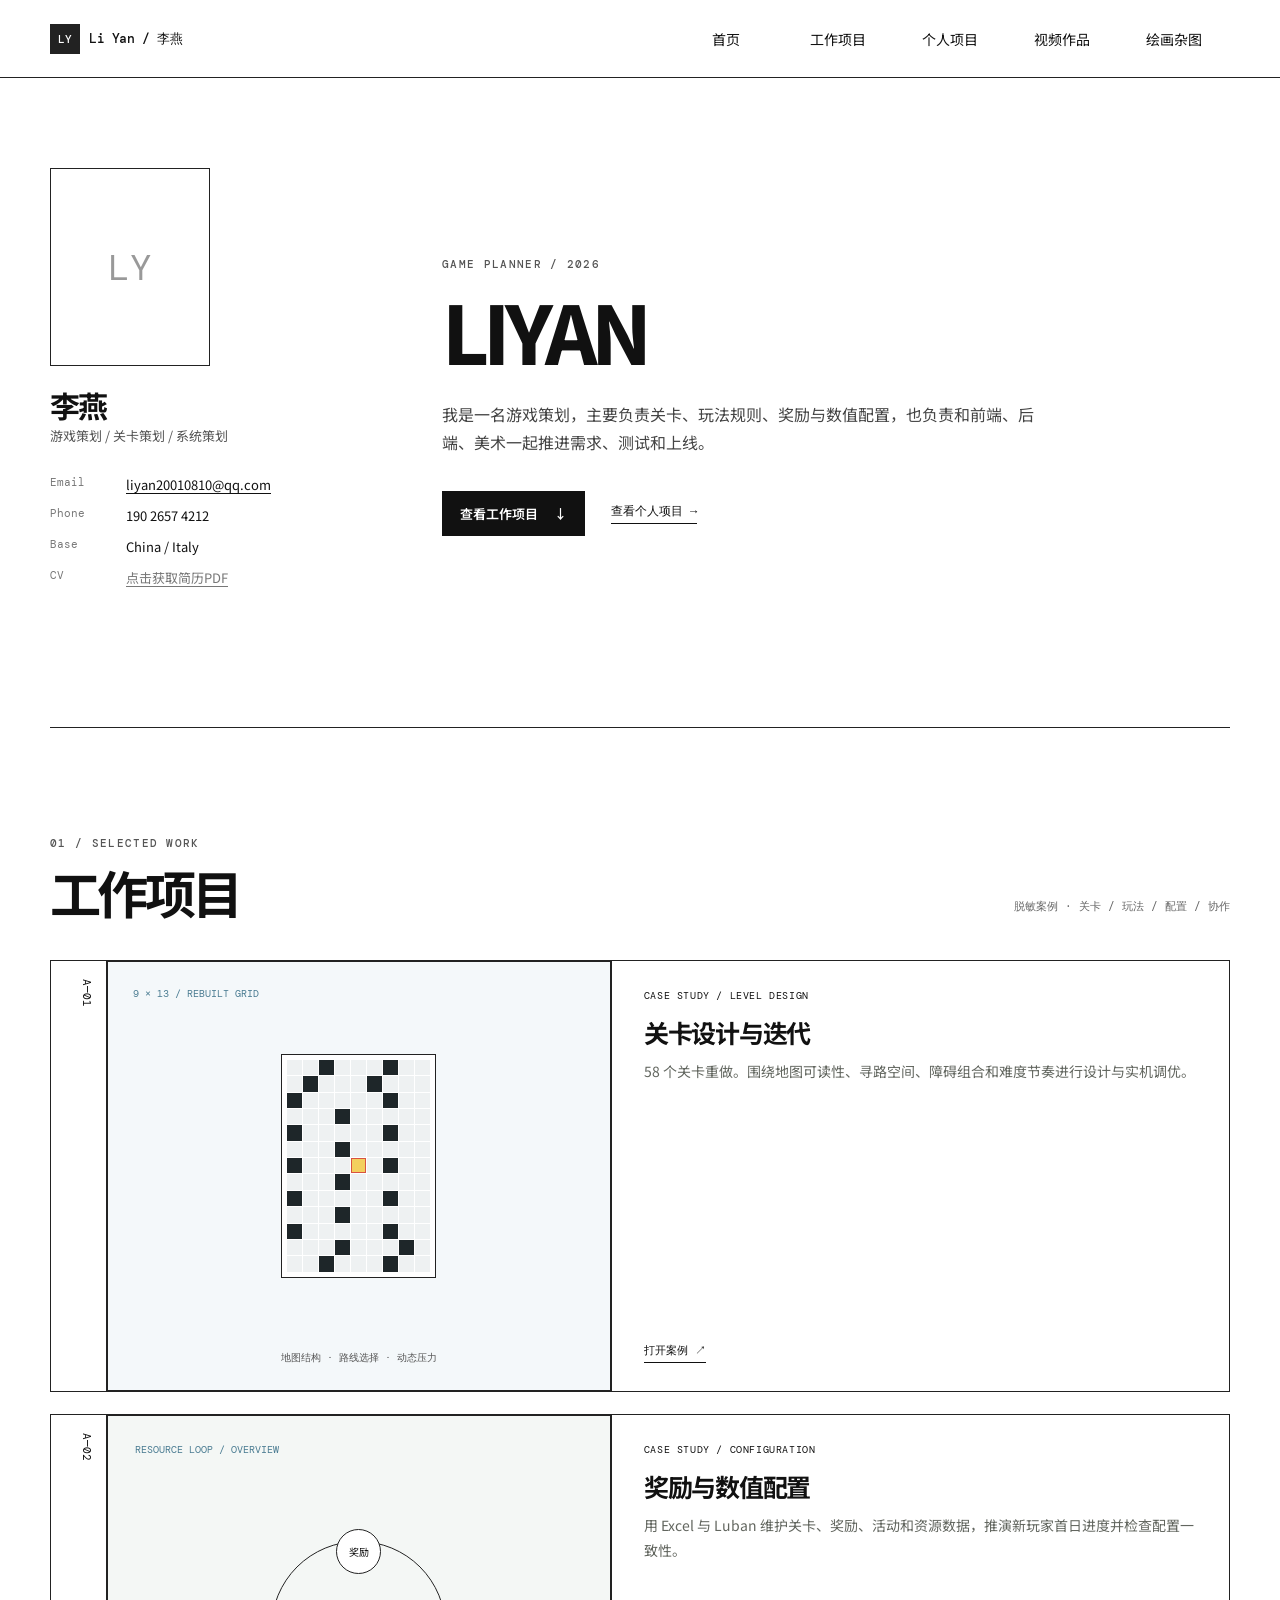
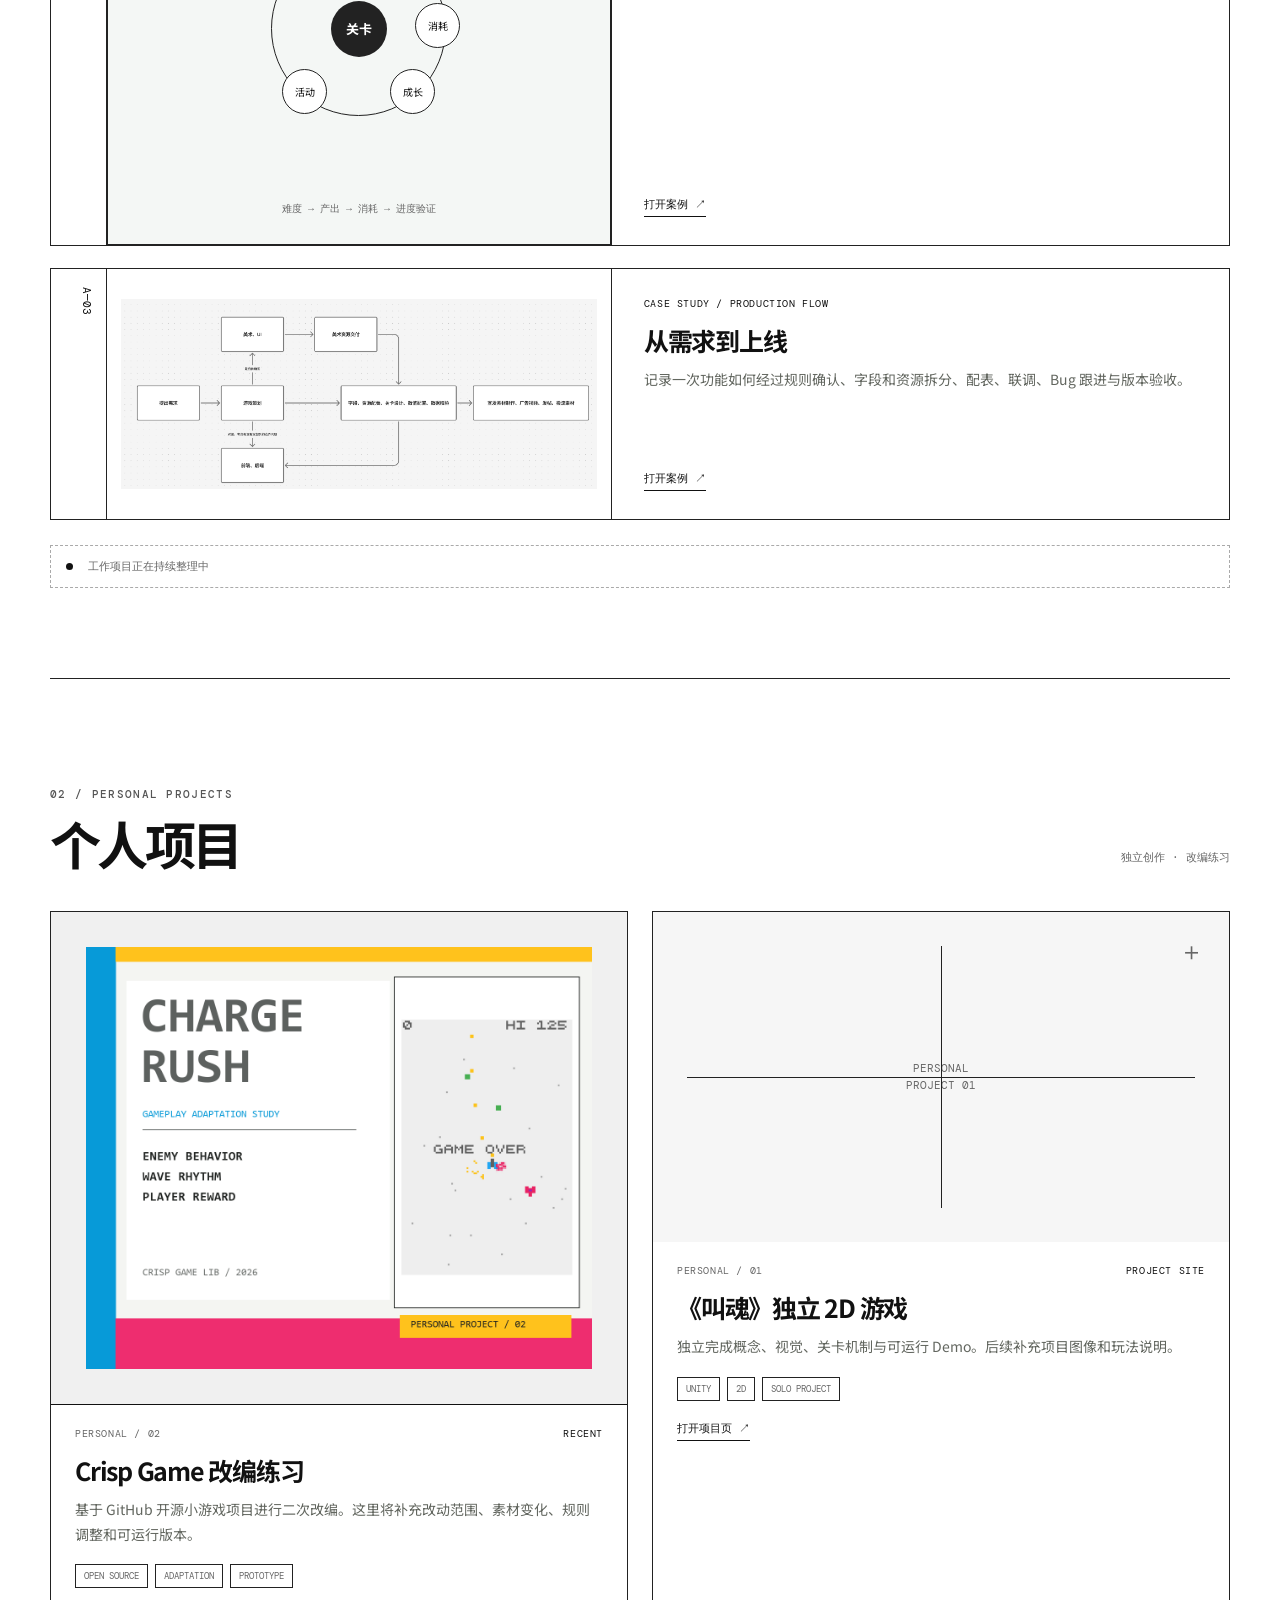
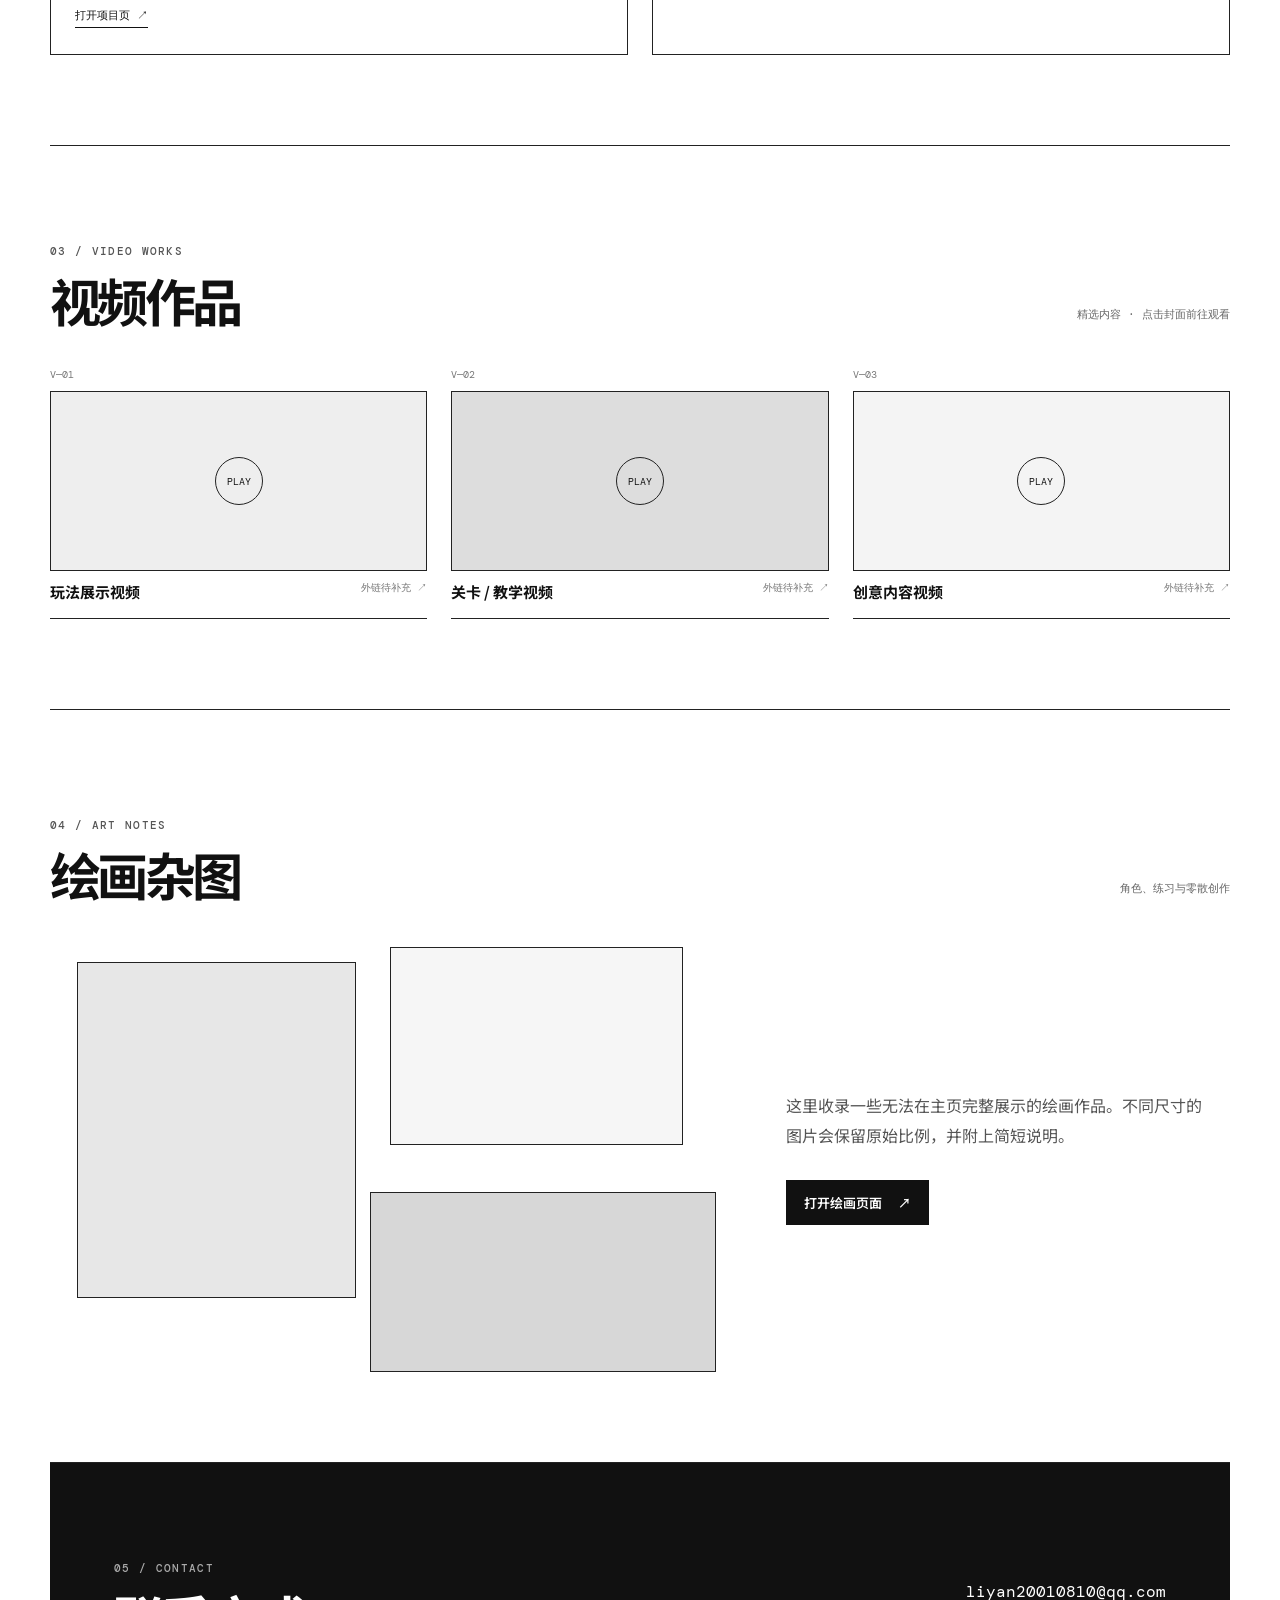
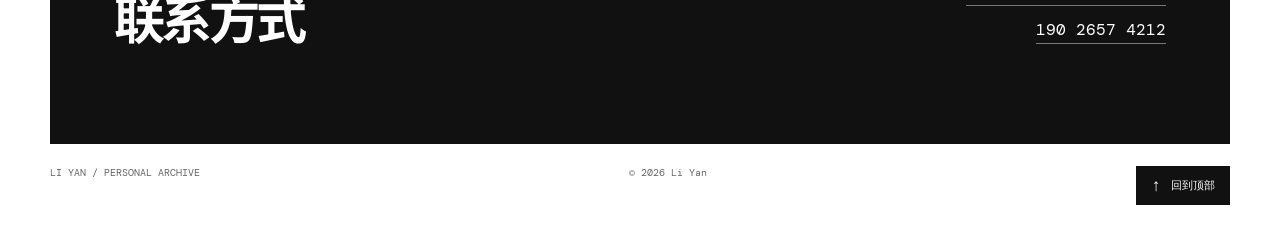
==== commit 07ff7457: "优化线上展示并补充关卡图片" ====
--- a/index.html
+++ b/index.html
@@ -41,7 +41,7 @@
         </aside>
         <div class="intro-copy">
           <p class="eyebrow" contenteditable="true" data-home-editable="intro-eyebrow">GAME PLANNER / 2026</p>
-          <h1 id="intro-title" contenteditable="true" data-home-editable="intro-title">把需求拆清楚，<br /><em>把版本做出来。</em></h1>
+          <h1 id="intro-title" contenteditable="true" data-home-editable="intro-name">LIYAN</h1>
           <p class="intro-lede" contenteditable="true" data-home-editable="intro-lede">我是一名游戏策划，主要负责关卡、玩法规则、奖励与数值配置，也负责和前端、后端、美术一起推进需求、测试和上线。</p>
           <div class="intro-actions"><a class="button button-dark" href="#work">查看工作项目 <span>↓</span></a><a class="text-link" href="#personal">查看个人项目 <span>→</span></a></div>
         </div>
@@ -84,7 +84,7 @@
           </article>
           <article class="personal-card ghost-card">
             <div class="ghost-image"><span>PERSONAL<br />PROJECT 01</span><span class="ghost-plus">＋</span></div>
-            <div class="personal-body"><div class="project-meta"><span>PERSONAL / 01</span><span>TO BE ADDED</span></div><h3 contenteditable="true" data-home-editable="personal-title-2">《叫魂》独立 2D 游戏</h3><p contenteditable="true" data-home-editable="personal-text-2">独立完成概念、视觉、关卡机制与可运行 Demo。后续补充项目图像和玩法说明。</p><div class="tag-row"><span>UNITY</span><span>2D</span><span>SOLO PROJECT</span></div></div>
+            <div class="personal-body"><div class="project-meta"><span>PERSONAL / 01</span><span>PROJECT SITE</span></div><h3 contenteditable="true" data-home-editable="personal-title-2">《叫魂》独立 2D 游戏</h3><p contenteditable="true" data-home-editable="personal-text-2">独立完成概念、视觉、关卡机制与可运行 Demo。后续补充项目图像和玩法说明。</p><div class="tag-row"><span>UNITY</span><span>2D</span><span>SOLO PROJECT</span></div><a class="card-link project-open" href="https://liyan0810rondine.wixsite.com/jiaohungame" target="_blank" rel="noopener noreferrer">打开项目页 <span>↗</span></a></div>
           </article>
         </div>
       </section>
--- a/styles.css
+++ b/styles.css
@@ -283,6 +283,11 @@
 .backup-export, .backup-import { min-height: 34px; display: inline-flex; align-items: center; padding: 7px 11px; border: 1px solid #222; border-radius: 0; color: #222; background: #fff; font: 10px "DM Mono", monospace; cursor: pointer; }
 .backup-export:hover, .backup-import:hover { color: #fff; background: #222; }
 .backup-import input { position: absolute; width: 1px; height: 1px; overflow: hidden; opacity: 0; pointer-events: none; }
+.published-view .edit-toolbar,
+.published-view .backup-dock,
+.published-view .upload-button,
+.published-view .media-remove { display: none !important; }
+.published-view [contenteditable] { outline: 0; }
 .case-split { display: grid; grid-template-columns: minmax(0, 1.35fr) minmax(280px, .65fr); gap: 60px; }
 .credit-note { align-self: start; padding: 24px; border-left: 4px solid #497b91; background: #f5f5f5; }.credit-note span { color: #497b91; font: 10px "DM Mono", monospace; }.credit-note p { margin: 14px 0 0; font-size: 13px; line-height: 1.8; }
 .number-flow { display: grid; grid-template-columns: repeat(5, 1fr); border: 1px solid #222; }.number-flow section { min-width: 0; padding: 23px 20px; }.number-flow section + section { border-left: 1px solid #222; }.number-flow b { color: #497b91; font: 24px "DM Mono", monospace; }.number-flow h3 { margin: 30px 0 12px; font-size: 17px; }.number-flow p { margin: 0; font-size: 13px; line-height: 1.75; }
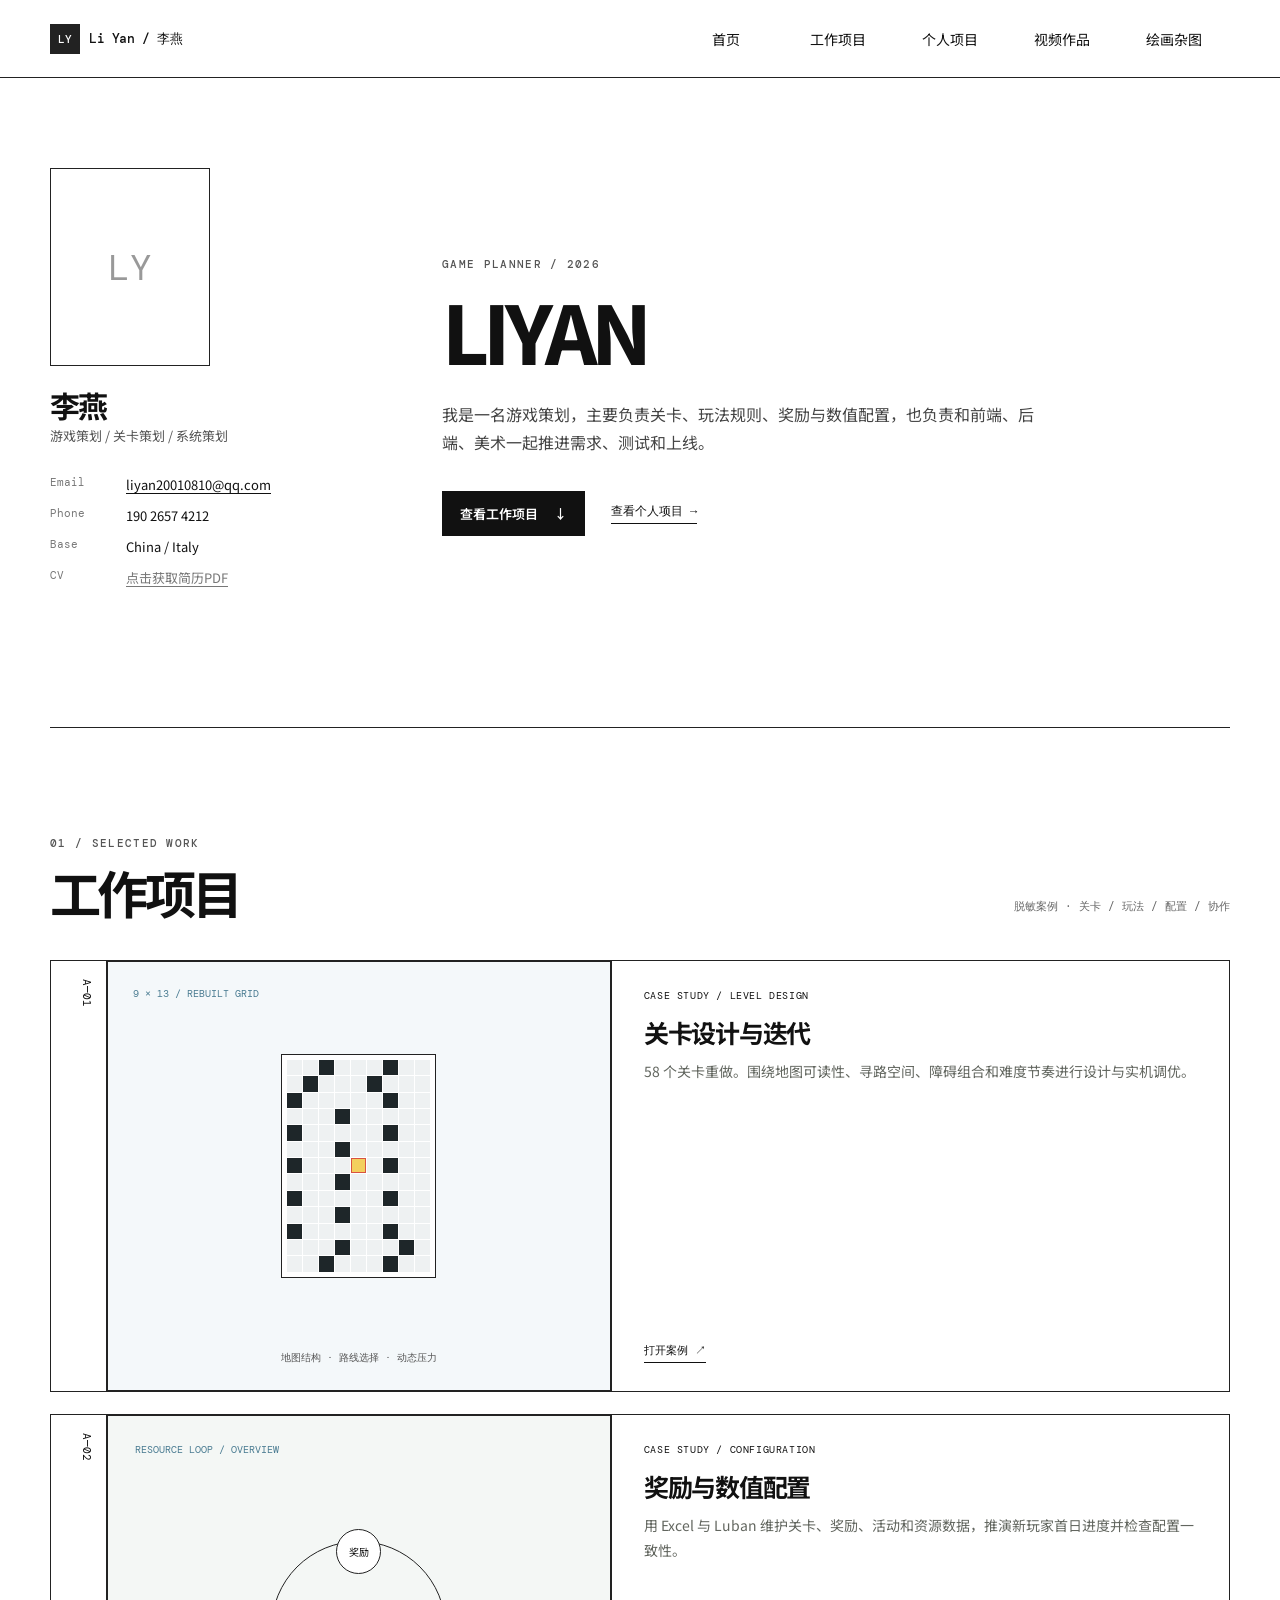
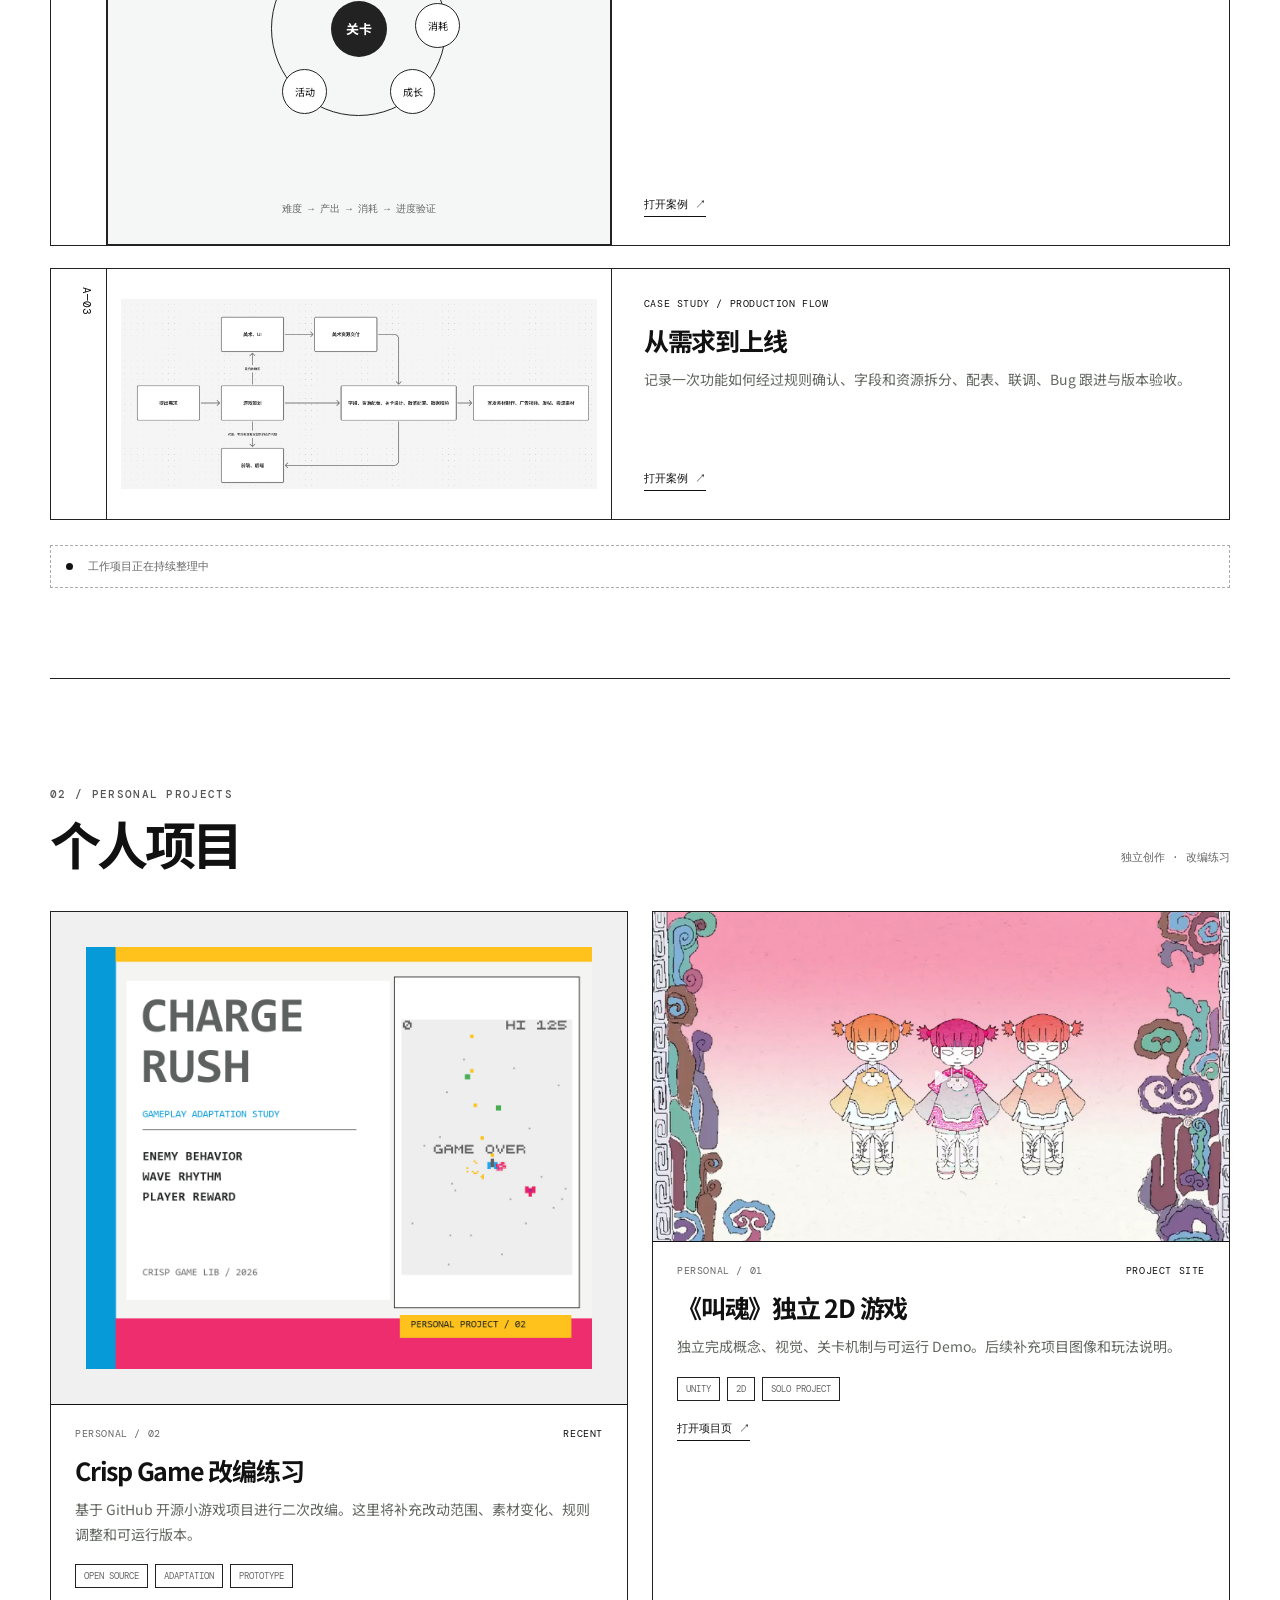
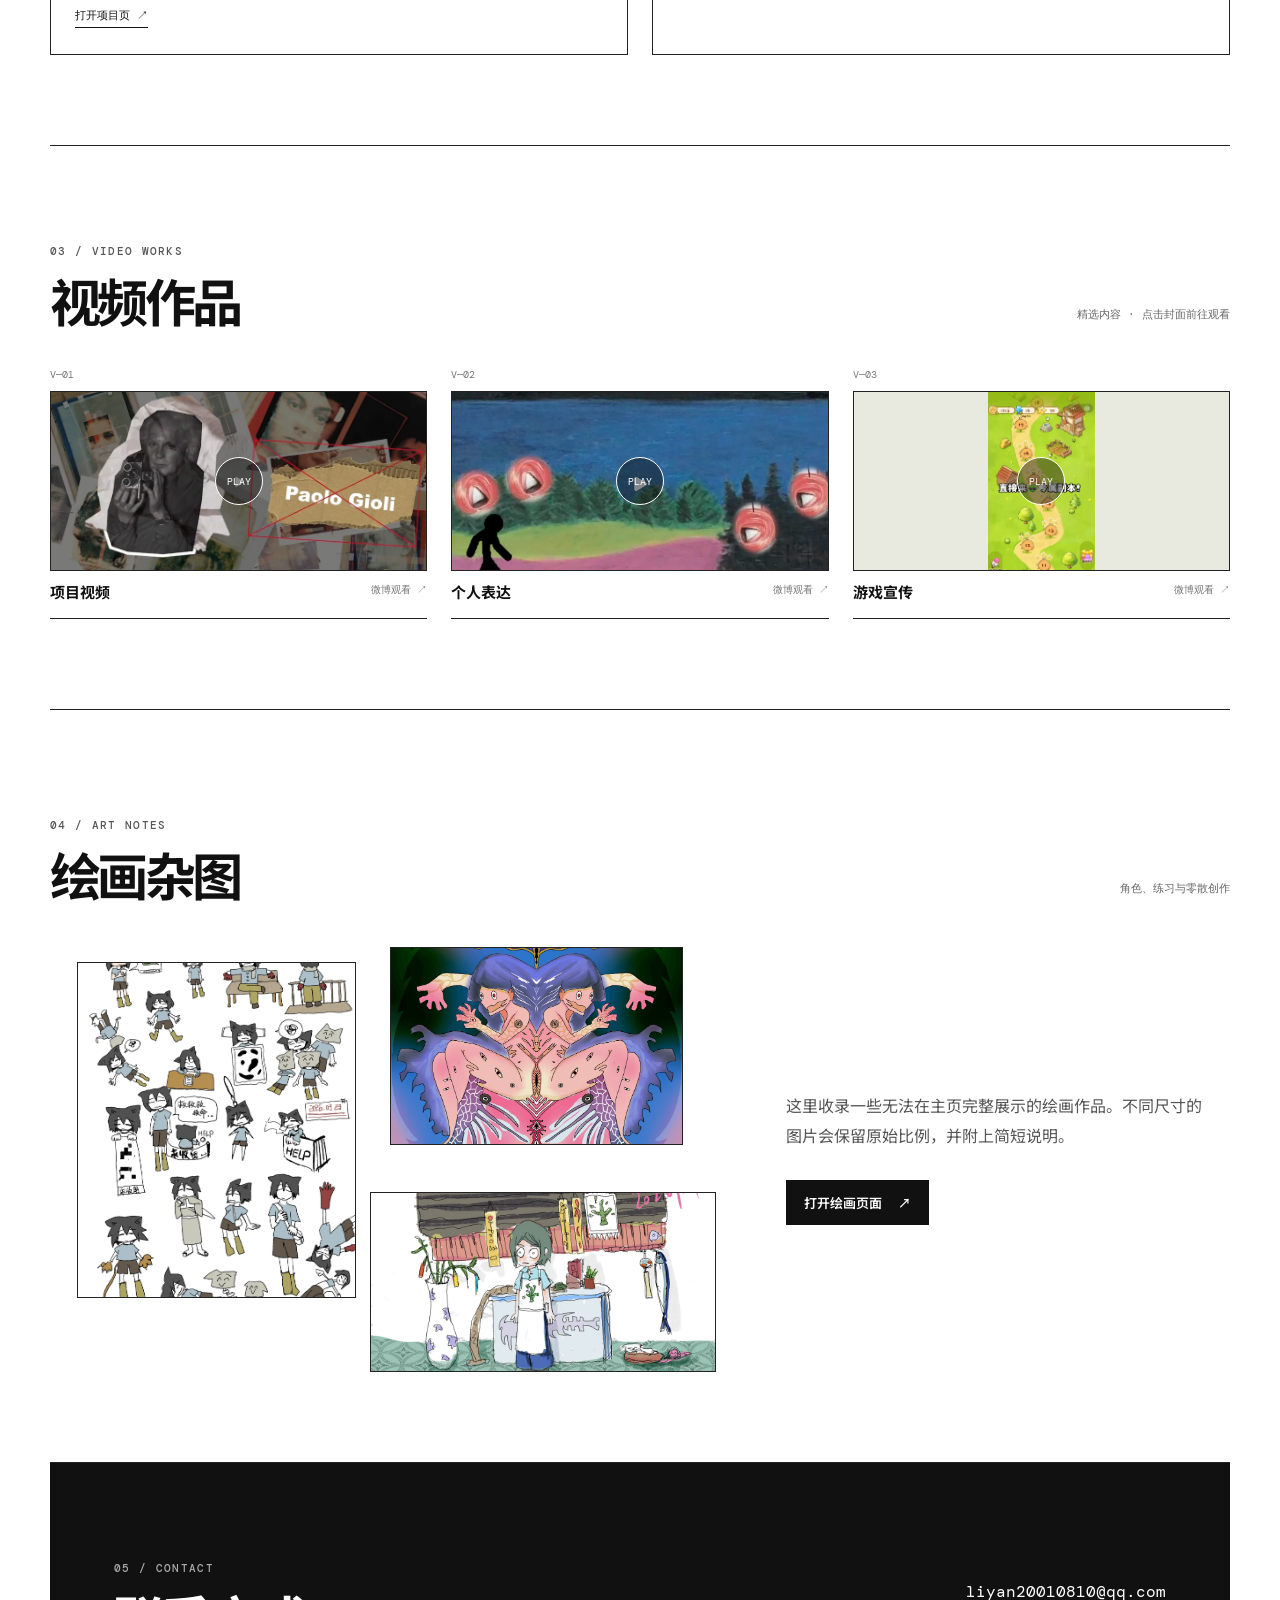
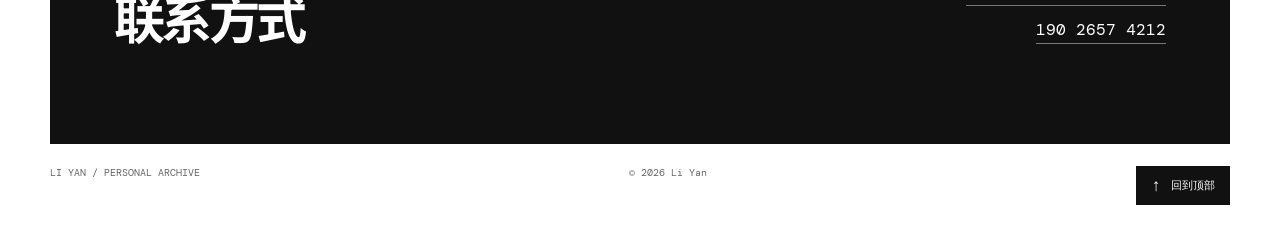
==== commit b74878ce: "Publish gallery and portfolio media updates" ====
--- a/index.html
+++ b/index.html
@@ -8,7 +8,7 @@
     <link rel="preconnect" href="https://fonts.googleapis.com" />
     <link rel="preconnect" href="https://fonts.gstatic.com" crossorigin />
     <link href="https://fonts.googleapis.com/css2?family=DM+Mono:wght@400;500&family=IBM+Plex+Mono:wght@400;500&family=Noto+Sans+SC:wght@400;500;600;700;800&display=swap" rel="stylesheet" />
-    <link rel="stylesheet" href="./styles.css" />
+    <link rel="stylesheet" href="./styles.css?v=20261128-1" />
   </head>
   <body data-backup-prefix="liyan-portfolio-home-v1-" data-backup-name="作品集主页">
     <header class="site-header">
@@ -83,7 +83,7 @@
             <div class="personal-body"><div class="project-meta"><span>PERSONAL / 02</span><span>RECENT</span></div><h3 contenteditable="true" data-home-editable="personal-title-1">Crisp Game 改编练习</h3><p contenteditable="true" data-home-editable="personal-text-1">基于 GitHub 开源小游戏项目进行二次改编。这里将补充改动范围、素材变化、规则调整和可运行版本。</p><div class="tag-row"><span>OPEN SOURCE</span><span>ADAPTATION</span><span>PROTOTYPE</span></div><a class="card-link project-open" href="./crisp.html">打开项目页 <span>↗</span></a></div>
           </article>
           <article class="personal-card ghost-card">
-            <div class="ghost-image"><span>PERSONAL<br />PROJECT 01</span><span class="ghost-plus">＋</span></div>
+            <div class="personal-image ghost-image"><img src="./media/home/jiaohun-cover.webp" alt="《叫魂》独立 2D 游戏封面" loading="lazy" /></div>
             <div class="personal-body"><div class="project-meta"><span>PERSONAL / 01</span><span>PROJECT SITE</span></div><h3 contenteditable="true" data-home-editable="personal-title-2">《叫魂》独立 2D 游戏</h3><p contenteditable="true" data-home-editable="personal-text-2">独立完成概念、视觉、关卡机制与可运行 Demo。后续补充项目图像和玩法说明。</p><div class="tag-row"><span>UNITY</span><span>2D</span><span>SOLO PROJECT</span></div><a class="card-link project-open" href="https://liyan0810rondine.wixsite.com/jiaohungame" target="_blank" rel="noopener noreferrer">打开项目页 <span>↗</span></a></div>
           </article>
         </div>
@@ -92,16 +92,20 @@
       <section id="videos" class="content-section section-anchor video-section" aria-labelledby="videos-title">
         <div class="section-heading"><div><p class="eyebrow">03 / VIDEO WORKS</p><h2 id="videos-title" contenteditable="true" data-home-editable="section-videos-title">视频作品</h2></div><p class="section-note" contenteditable="true" data-home-editable="videos-note">精选内容 · 点击封面前往观看</p></div>
         <div class="video-grid">
-          <div class="video-card"><span class="video-number">V—01</span><span class="video-thumb thumb-one"><b>PLAY</b></span><strong contenteditable="true" data-home-editable="video-title-1">玩法展示视频</strong><small contenteditable="true" data-home-editable="video-note-1">外链待补充 ↗</small></div>
-          <div class="video-card"><span class="video-number">V—02</span><span class="video-thumb thumb-two"><b>PLAY</b></span><strong contenteditable="true" data-home-editable="video-title-2">关卡 / 教学视频</strong><small contenteditable="true" data-home-editable="video-note-2">外链待补充 ↗</small></div>
-          <div class="video-card"><span class="video-number">V—03</span><span class="video-thumb thumb-three"><b>PLAY</b></span><strong contenteditable="true" data-home-editable="video-title-3">创意内容视频</strong><small contenteditable="true" data-home-editable="video-note-3">外链待补充 ↗</small></div>
+          <div class="video-card"><span class="video-number">V—01</span><a class="video-thumb" href="https://weibo.com/4001063436/QiGLnCAnw" target="_blank" rel="noopener noreferrer" aria-label="在微博观看项目视频"><img src="./media/home/project-video.webp" alt="项目视频封面" loading="lazy" /><b>PLAY</b></a><strong contenteditable="true" data-home-editable="video-title-1">项目视频</strong><a class="video-watch" href="https://weibo.com/4001063436/QiGLnCAnw" target="_blank" rel="noopener noreferrer">微博观看 ↗</a></div>
+          <div class="video-card"><span class="video-number">V—02</span><a class="video-thumb" href="https://weibo.com/4001063436/QjTHIk2qN" target="_blank" rel="noopener noreferrer" aria-label="在微博观看个人表达"><img src="./media/home/personal-expression.webp" alt="个人表达视频封面" loading="lazy" /><b>PLAY</b></a><strong contenteditable="true" data-home-editable="video-title-2">个人表达</strong><a class="video-watch" href="https://weibo.com/4001063436/QjTHIk2qN" target="_blank" rel="noopener noreferrer">微博观看 ↗</a></div>
+          <div class="video-card"><span class="video-number">V—03</span><a class="video-thumb video-thumb-contain" href="https://weibo.com/4001063436/Rtu201YLl" target="_blank" rel="noopener noreferrer" aria-label="在微博观看游戏宣传"><img src="./media/home/game-promo.webp" alt="游戏宣传视频封面" loading="lazy" /><b>PLAY</b></a><strong contenteditable="true" data-home-editable="video-title-3">游戏宣传</strong><a class="video-watch" href="https://weibo.com/4001063436/Rtu201YLl" target="_blank" rel="noopener noreferrer">微博观看 ↗</a></div>
         </div>
       </section>
 
       <section id="art" class="content-section section-anchor art-preview-section" aria-labelledby="art-title">
         <div class="section-heading"><div><p class="eyebrow">04 / ART NOTES</p><h2 id="art-title" contenteditable="true" data-home-editable="section-art-title">绘画杂图</h2></div><p class="section-note" contenteditable="true" data-home-editable="art-note">角色、练习与零散创作</p></div>
         <div class="art-preview-layout">
-          <div class="art-preview-stack" aria-hidden="true"><i></i><i></i><i></i></div>
+          <a class="art-preview-stack" href="./gallery.html" aria-label="打开绘画杂图页面">
+            <span><img src="./media/gallery/art-001.webp" alt="角色动作与表情绘画练习" loading="lazy" /></span>
+            <span><img src="./media/gallery/art-002.webp" alt="对称人物插画" loading="lazy" /></span>
+            <span><img src="./media/gallery/art-016.webp" alt="人物与室内场景插画" loading="lazy" /></span>
+          </a>
           <div class="art-preview-copy"><p contenteditable="true" data-home-editable="art-intro">这里收录一些无法在主页完整展示的绘画作品。不同尺寸的图片会保留原始比例，并附上简短说明。</p><a class="button button-dark" href="./gallery.html">打开绘画页面 <span>↗</span></a></div>
         </div>
       </section>
--- a/styles.css
+++ b/styles.css
@@ -108,6 +108,9 @@
 .ghost-image::before, .ghost-image::after { position: absolute; content: ""; background: var(--line); }
 .ghost-image::before { width: 1px; inset: 34px auto 34px 50%; }.ghost-image::after { height: 1px; inset: 50% 34px auto; }
 .ghost-plus { position: absolute; top: 20px; right: 25px; font-size: 25px; }
+.ghost-image::before, .ghost-image::after { display: none; }
+.ghost-image { height: 330px; min-height: 330px; }
+.ghost-image img { width: 100%; height: 100%; min-width: 0; min-height: 0; display: block; object-fit: cover; }
 .personal-body { padding: 22px 24px 26px; }
 .project-meta { display: flex; justify-content: space-between; color: var(--muted); }
 .project-meta span:last-child { color: var(--accent); }
@@ -179,19 +182,26 @@
 .video-section { padding-top: 100px; }
 .video-grid { display: grid; grid-template-columns: repeat(3, 1fr); gap: 24px; }
 .video-card { display: grid; grid-template-columns: 1fr auto; gap: 10px 14px; padding-bottom: 16px; border-bottom: 1px solid #222; }
-.video-number, .video-card small { color: #777; font: 10px "DM Mono", monospace; }
-.video-thumb { grid-column: 1 / -1; height: 180px; display: grid; place-items: center; border: 1px solid #222; background: #eee; }
-.video-thumb b { width: 48px; height: 48px; display: grid; place-items: center; border: 1px solid #222; border-radius: 50%; font: 10px "DM Mono", monospace; }
+.video-number, .video-watch { color: #777; font: 10px "DM Mono", monospace; }
+.video-thumb { position: relative; grid-column: 1 / -1; height: 180px; display: grid; place-items: center; overflow: hidden; border: 1px solid #222; background: #eee; }
+.video-thumb img { position: absolute; inset: 0; width: 100%; height: 100%; max-width: 100%; max-height: 100%; display: block; object-fit: cover; transition: transform .3s ease, opacity .3s ease; }
+.video-thumb-contain img { object-fit: contain; background: #e8eadf; }
+.video-thumb b { position: absolute; width: 48px; height: 48px; display: grid; place-items: center; border: 1px solid #fff; border-radius: 50%; color: #fff; background: rgba(17,17,17,.45); font: 10px "DM Mono", monospace; }
+.video-watch { align-self: center; padding-bottom: 2px; border-bottom: 1px solid transparent; }
+.video-watch:hover { color: #111; border-bottom-color: #111; }
 .thumb-two { background: #ddd; }.thumb-three { background: #f4f4f4; }
 .video-card strong { font-size: 15px; }
+.video-card:hover .video-thumb img { transform: scale(1.025); opacity: .88; }
 .video-card:hover .video-thumb b { background: #111; color: #fff; }
 .art-preview-section { background: #fff; }
 .art-preview-layout { display: grid; grid-template-columns: minmax(420px, 1.2fr) minmax(280px, .8fr); gap: 70px; align-items: center; }
-.art-preview-stack { position: relative; min-height: 430px; }
-.art-preview-stack i { position: absolute; display: block; border: 1px solid #222; background: #f1f1f1; }
-.art-preview-stack i:nth-child(1) { inset: 20px auto auto 4%; width: 42%; height: 78%; background: #e7e7e7; }
-.art-preview-stack i:nth-child(2) { inset: 5px 5% auto auto; width: 44%; height: 46%; background: #f6f6f6; }
-.art-preview-stack i:nth-child(3) { right: 0; bottom: 0; width: 52%; height: 42%; background: #d7d7d7; }
+.art-preview-stack { position: relative; display: block; min-height: 430px; }
+.art-preview-stack span { position: absolute; display: block; overflow: hidden; border: 1px solid #222; background: #f1f1f1; }
+.art-preview-stack span:nth-child(1) { inset: 20px auto auto 4%; width: 42%; height: 78%; }
+.art-preview-stack span:nth-child(2) { inset: 5px 5% auto auto; width: 44%; height: 46%; }
+.art-preview-stack span:nth-child(3) { right: 0; bottom: 0; width: 52%; height: 42%; }
+.art-preview-stack img { width: 100%; height: 100%; display: block; object-fit: cover; transition: transform .35s ease, opacity .25s ease; }
+.art-preview-stack:hover img { transform: scale(1.025); opacity: .9; }
 .art-preview-copy { max-width: 430px; }.art-preview-copy p { margin-bottom: 30px; color: #555; font-size: 16px; line-height: 1.9; }
 .notes-section { background: #fff; }
 .contact-section { background: #111; border: 0; }
@@ -301,6 +311,7 @@
 .material-grid { display: grid; grid-template-columns: 1fr 1fr; gap: 45px; }.material-grid section { padding-top: 17px; border-top: 3px solid #497b91; }.material-grid section:last-child { border-top-color: #d85340; }.material-grid b { font-size: 18px; }.material-grid p { margin: 15px 0 0; }
 @media (max-width: 850px) { .site-header { padding: 0 15px; }.site-shell { width: calc(100% - 30px); }.intro-block { grid-template-columns: 1fr; gap: 45px; padding: 65px 0 70px; }.portrait-placeholder { width: 120px; height: 150px; }.signal-item + .signal-item { padding-left: 0; border-left: 0; border-top: 1px solid #222; }.content-section { padding: 75px 0 65px; }.personal-grid, .video-grid { grid-template-columns: 1fr; }.detail-shell { width: calc(100% - 30px); padding-top: 110px; }.detail-hero { grid-template-columns: 1fr; gap: 45px; }.crisp-large { min-height: 260px; }.detail-grid { grid-template-columns: 1fr; gap: 0; }.editable-block.full-width { grid-column: auto; }.enemy-grid { grid-template-columns: 1fr; gap: 35px; }.media-wall { grid-template-columns: 1fr 1fr; }.edit-toolbar { align-items: flex-start; flex-direction: column; } }
 @media (max-width: 850px) { .art-preview-layout { grid-template-columns: 1fr; gap: 35px; }.art-preview-stack { min-height: 330px; }.gallery-page .gallery-shell { width: calc(100vw - 30px); max-width: calc(100vw - 30px); padding-top: 112px; }.gallery-hero { grid-template-columns: 1fr; gap: 18px; padding-bottom: 35px; }.gallery-hero h1 { font-size: 52px; }.gallery-hero > p:last-child { overflow-wrap: anywhere; }.art-gallery { grid-template-columns: repeat(2, minmax(0, 1fr)); gap: 30px 12px; padding-top: 30px; }.art-tile-meta { grid-template-columns: 1fr auto; gap: 5px; }.art-tile-meta > span { grid-column: 1 / -1; }.art-tile-meta p { font-size: 10px; }.lightbox { width: 100vw; height: 100vh; max-width: none; max-height: none; margin: 0; padding: 45px 12px 20px; } }
+@media (max-width: 850px) { .ghost-image { height: 250px; min-height: 250px; } }
 @media (max-width: 850px) { .level-case-page .detail-shell { width: calc(100vw - 30px); }.level-detail-hero { width: 100%; }.level-detail-hero h1, .level-detail-hero .detail-lede { overflow-wrap: anywhere; }.level-cover { width: 100%; min-height: 380px; }.constraint-grid, .design-principles, .case-layout { grid-template-columns: 1fr; }.constraint-grid section + section { border-left: 0; border-top: 1px solid #222; }.case-heading { align-items: flex-start; flex-direction: column; }.case-heading > div { align-items: flex-start; }.case-number { width: 40px; height: 40px; }.case-heading h2 { font-size: 24px; }.decision-flow { margin-top: 0; } }
 @media (max-width: 850px) { .case-study-page .detail-shell { width: calc(100vw - 30px); }.case-study-hero { width: 100%; }.case-study-hero h1, .case-study-hero .detail-lede { overflow-wrap: anywhere; }.economy-cover, .production-cover { width: 100%; min-height: 380px; }.case-split, .curve-layout, .material-grid { grid-template-columns: 1fr; }.number-flow { grid-template-columns: 1fr 1fr; }.number-flow section + section { border-left: 0; }.number-flow section { border-right: 1px solid #222; border-bottom: 1px solid #222; }.simulation-grid, .handoff-table { grid-template-columns: 1fr 1fr; }.case-template { grid-template-columns: 1fr 1fr; }.resource-map { grid-template-columns: 1fr auto 1fr; }.resource-map b { display: none; } }
 @media (max-width: 520px) { .media-wall { grid-template-columns: 1fr; }.level-detail-hero h1 { font-size: 40px; }.case-heading > div { gap: 12px; }.case-number { width: 34px; height: 34px; font-size: 16px; }.parameter-list li { grid-template-columns: 1fr; gap: 3px; } }
